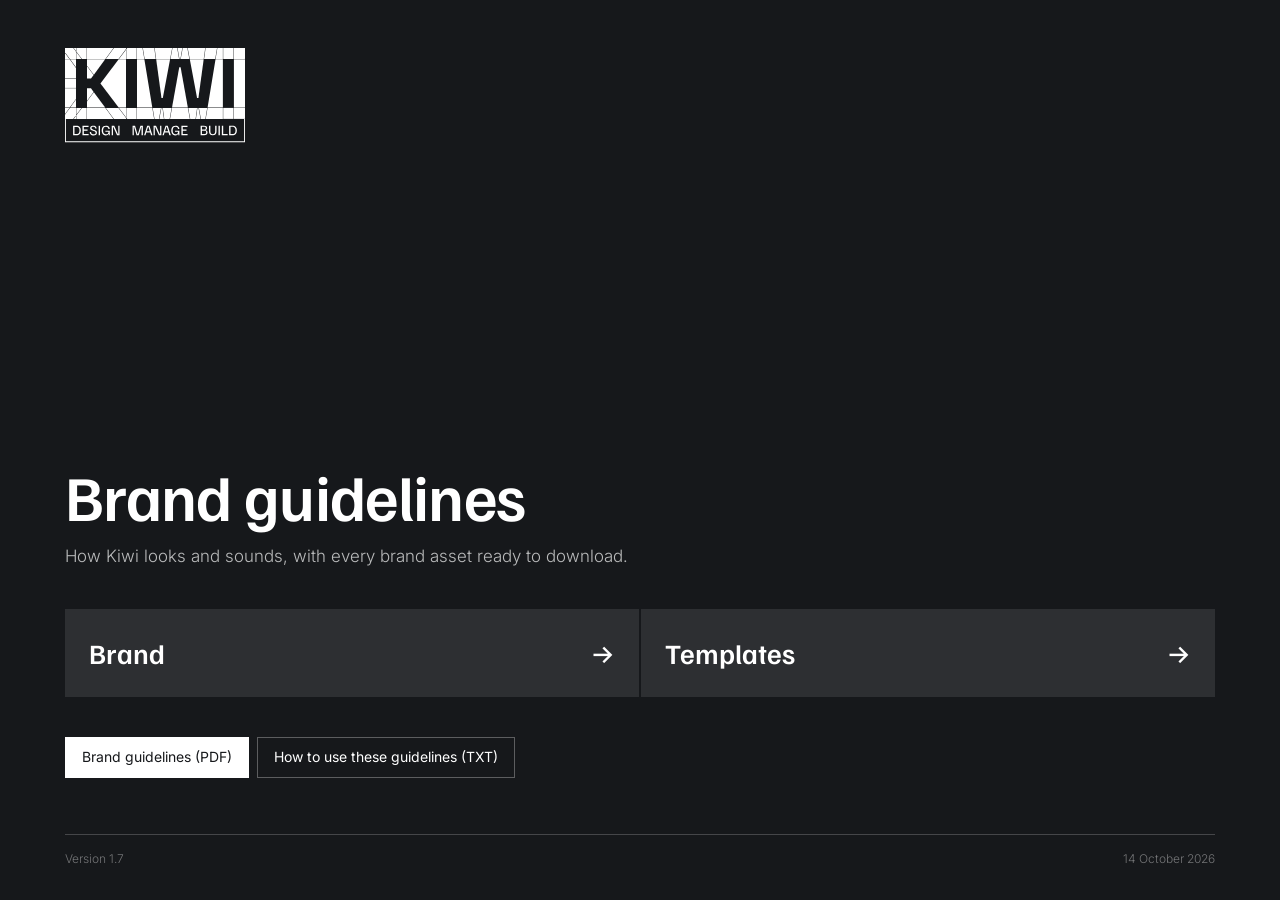
==== index.html @ b8b5be0f "Change website to wearekiwi.co.uk Co-Authored-By: Claude Opus 5.5 <noreply@anthropic.com>" ====
<!DOCTYPE html>
<html lang="en-GB">
<head>
<meta charset="utf-8">
<meta name="viewport" content="width=device-width, initial-scale=1, viewport-fit=cover">
<title>Kiwi Brand Guidelines</title>
<link rel="icon" href="assets/favicon/favicon.svg" type="image/svg+xml">
<link rel="icon" href="assets/favicon/favicon-32.png" sizes="32x32" type="image/png">
<link rel="apple-touch-icon" href="assets/favicon/apple-touch-icon.png">
<link rel="preconnect" href="https://fonts.googleapis.com">
<link rel="preconnect" href="https://fonts.gstatic.com" crossorigin>
<link href="https://fonts.googleapis.com/css2?family=Familjen+Grotesk:wght@400..700&family=Inter:wght@300;400;500;600&display=swap" rel="stylesheet">
<style>
/* Layout: a cover plus two views (Brand, Templates) behind a dark top bar. Quiet sticky index on the left, compact chapters on the right. Square corners throughout; separation from tints of Kiwi black. */
:root{
  --bg:#FFFFFF; --surface:#F3F3F4; --surface-2:#E8E8E8; --ink:#16181B; --ink-2:#454649; --muted:#737476; --rule:#E8E8E8; --line:#D0D1D1;
  --btn-bg:#16181B; --btn-fg:#FFFFFF; --input:#FFFFFF;
  --display:'Familjen Grotesk', Arial, Helvetica, sans-serif;
  --body:'Inter', Arial, Helvetica, sans-serif;
  --mono:ui-monospace, Menlo, Consolas, monospace;
  --gutter:max(16px, 3.5vw);
}
@media (prefers-color-scheme: dark){:root:not([data-theme="light"]){
  --bg:#0F1012; --surface:#1A1C1F; --surface-2:#2D2F32; --ink:#F3F3F4; --ink-2:#D0D1D1; --muted:#A2A3A4; --rule:#2D2F32; --line:#454649;
  --btn-bg:#F3F3F4; --btn-fg:#16181B; --input:#0F1012; color-scheme:dark}}
:root[data-theme="dark"]{
  --bg:#0F1012; --surface:#1A1C1F; --surface-2:#2D2F32; --ink:#F3F3F4; --ink-2:#D0D1D1; --muted:#A2A3A4; --rule:#2D2F32; --line:#454649;
  --btn-bg:#F3F3F4; --btn-fg:#16181B; --input:#0F1012; color-scheme:dark}

*{box-sizing:border-box;border-radius:0}
body{margin:0;background:var(--bg);color:var(--ink);font-family:var(--body);font-weight:300;font-size:15px;line-height:1.6;-webkit-font-smoothing:antialiased}
a{color:inherit;text-underline-offset:3px}
b,strong{font-weight:500}
h1,h2,h3,h4{font-family:var(--display);font-weight:600;margin:0;text-wrap:balance;letter-spacing:-.005em}
p{margin:0}
ul,ol{margin:0;padding:0;list-style:none}
.wrap{max-width:1240px;margin:0 auto;padding-inline:var(--gutter)}
.eyebrow{font-family:var(--body);font-size:11px;font-weight:500;letter-spacing:.12em;text-transform:uppercase;color:var(--muted)}
.sub{font-family:var(--display);font-weight:400;font-size:17px;line-height:1.45;color:var(--ink-2);max-width:62ch}
.small{font-size:13px;color:var(--muted)}
:focus-visible{outline:2px solid var(--ink);outline-offset:2px}

/* Hero band */
.hero{background:#16181B;color:#FFFFFF;padding-block:16px;padding-top:calc(16px + env(safe-area-inset-top,0px))}
.hero .wrap{display:flex;align-items:center;gap:8px 20px;flex-wrap:wrap}
.hero-logo img{display:block;width:84px;height:auto}
.hero-logo{padding-right:20px;border-right:1px solid #454649}
.hero h1{font-size:20px;line-height:1.2;letter-spacing:-.005em;color:#FFFFFF}
.hero-sub{font-size:14px;color:#A2A3A4}
.hero .ver{margin-left:auto;font-size:12px;color:#737476}
@media (max-width:700px){.hero .ver,.hero-sub{display:none}}

/* Layout */
.layout{display:grid;grid-template-columns:184px minmax(0,1fr);gap:56px;align-items:start;padding-block:8px 96px}
.side{position:sticky;top:0;padding-top:40px;display:grid;gap:20px;max-height:100vh;overflow-y:auto;padding-bottom:24px}
.side .grp{display:grid;gap:4px}
.side ol{display:grid}
.side a{display:block;text-decoration:none;font-size:14px;color:var(--ink-2);padding:5px 10px;border-left:2px solid transparent}
.side a:hover{background:var(--surface)}
.side a[aria-current="true"]{border-left-color:var(--ink);color:var(--ink);font-weight:400;background:var(--surface)}
.side .eyebrow{padding-left:12px}
.switch{display:grid;grid-template-columns:1fr 1fr;gap:2px;margin-bottom:4px}
.side .switch a{border-left:0;text-align:center;padding:8px 6px;background:var(--surface);color:var(--ink-2);font-weight:400}
.side .switch a:hover{background:var(--surface-2)}
.side .switch a[aria-current="page"]{background:var(--btn-bg);color:var(--btn-fg);font-weight:500}
main{min-width:0}
@media (max-width:900px){
  .layout{grid-template-columns:minmax(0,1fr);gap:0}
  .side{position:static;max-height:none;overflow-y:visible;padding-top:16px;grid-auto-flow:column;grid-auto-columns:max-content;overflow-x:auto;gap:16px;padding-bottom:4px}
  .side ol{grid-auto-flow:column}
  .side a{white-space:nowrap}
}

/* Mobile bar and menu */
.mbar{display:none}
.mnav[hidden]{display:none!important}
.mnav{position:fixed;left:0;right:0;bottom:0;top:0;z-index:60;background:var(--bg);color:var(--ink);overflow-y:auto;padding-bottom:calc(24px + env(safe-area-inset-bottom,0px))}
.mnav .mbar-in{display:flex;position:sticky;top:0;z-index:1;background:var(--bg);border-bottom:1px solid var(--rule);padding:8px var(--gutter);gap:10px;align-items:center;justify-content:space-between}
.mswitch button{font:inherit;font-size:14px;padding:7px 14px;color:var(--ink-2);background:transparent;border:0;cursor:pointer}
.mswitch button+button{border-left:1px solid var(--line)}
.mswitch button[aria-pressed="true"]{background:var(--btn-bg);color:var(--btn-fg);font-weight:500}
.mswitch{display:flex;border:1px solid var(--line)}
.menu-btn.is-close::before{content:"✕";width:auto;height:auto;border:0;background:none;font-size:12px;line-height:1}
.mnav-body{padding:8px var(--gutter) 0;display:grid;gap:18px}
.mnav-body .grp{display:grid;gap:0}
.mnav-body .eyebrow{padding:14px 0 6px}
.mnav-body ol{display:grid}
.mnav-body a{display:block;text-decoration:none;color:var(--ink);font-family:var(--display);font-size:22px;font-weight:600;padding:9px 0;border-bottom:1px solid var(--rule)}
.mnav-body a[aria-current="true"]{color:var(--muted)}

/* Chapters and sections */
.chapter{padding-top:72px;scroll-margin-top:24px;padding-bottom:4px;display:grid;gap:4px;border-bottom:2px solid var(--ink)}
.chapter h2{font-size:26px;line-height:1.1;display:flex;gap:12px;align-items:baseline}
.chapter h2 span{font-size:14px;color:var(--muted);font-weight:600}
.sec{padding-block:64px 72px;display:grid;gap:28px;scroll-margin-top:16px}
.sec + .sec{border-top:1px solid var(--rule)}
.sec-head{display:grid;gap:6px}
.sec-head h3{font-size:20px;line-height:1.2}
.sec-head p{color:var(--ink-2);max-width:64ch}
h4{font-size:16px;line-height:1.3}
.block{display:grid;gap:12px}
.chapter-gap{height:32px}

/* Tiles */
.tiles{display:grid;grid-template-columns:repeat(3,minmax(0,1fr));gap:2px}
@media (max-width:760px){.tiles{grid-template-columns:minmax(0,1fr)}}
.tile{background:var(--surface);padding:18px 18px 20px;display:grid;gap:6px;align-content:start}
.tile p{color:var(--ink-2);font-size:14px}
.tag{justify-self:start;font-size:11px;font-weight:500;letter-spacing:.06em;text-transform:uppercase;background:var(--surface-2);color:var(--ink-2);padding:3px 8px}
.chips{display:flex;flex-wrap:wrap;gap:6px}
.chips li{font-size:13px;background:var(--surface);padding:5px 10px;color:var(--ink-2)}
.avoid-h::before{content:"✕";color:#E5322D;margin-right:8px;font-weight:700}
.chips.avoid li{background:#FCEBEA;color:#8E1E1A;display:inline-flex;gap:7px;align-items:center}
.chips.avoid li span{text-decoration:line-through;text-decoration-color:#E5322D;text-decoration-thickness:1.5px}
.chips.avoid li::before{content:"✕";color:#E5322D;font-size:11px;font-weight:700}

/* Values */
.values{display:grid;gap:2px}
.values li{display:grid;grid-template-columns:48px minmax(0,1fr);align-items:baseline;background:var(--surface);padding:14px 18px}
.values .n{font-family:var(--display);font-weight:600;font-size:14px;color:var(--muted)}
.values .v{font-family:var(--display);font-weight:600;font-size:22px;line-height:1.15}
.values li:first-child{background:#16181B;color:#FFFFFF}
.values li:first-child .n{color:#A2A3A4}

/* Audience */
.persona{display:grid;grid-template-columns:repeat(3,minmax(0,1fr));gap:2px}
.persona>div{background:var(--surface);padding:16px 18px 18px;display:grid;gap:8px;align-content:start}
.persona ul{display:grid;gap:3px;font-size:14px;color:var(--ink-2)}
.persona li::before{content:"– ";color:var(--muted)}
@media (max-width:760px){.persona{grid-template-columns:minmax(0,1fr)}}
.persona-head{background:#16181B!important;color:#FFFFFF;grid-column:1/-1}
.persona-head p{color:#D0D1D1;font-size:14px}

/* Positioning */
.pos{display:grid;grid-template-columns:minmax(0,1fr) minmax(0,1fr);gap:32px;align-items:start}
@media (max-width:860px){.pos{grid-template-columns:minmax(0,1fr)}}
.matrix{position:relative;aspect-ratio:1;max-width:380px;width:100%;background:var(--surface)}
.matrix::before,.matrix::after{content:"";position:absolute;background:var(--line)}
.matrix::before{left:50%;top:0;bottom:0;width:1px}
.matrix::after{top:50%;left:0;right:0;height:1px}
.ax{position:absolute;font-size:10.5px;font-weight:500;letter-spacing:.1em;text-transform:uppercase;color:var(--muted);white-space:nowrap;background:var(--surface);padding:2px 6px;z-index:1}
.ax.t{top:8px;left:50%;transform:translateX(-50%)}
.ax.b{bottom:8px;left:50%;transform:translateX(-50%)}
.ax.l{left:8px;top:50%;transform:translateY(-50%)}
.ax.r{right:8px;top:50%;transform:translateY(-50%)}
.dot{position:absolute;transform:translate(-50%,-50%);display:grid;justify-items:center;gap:4px;z-index:1}
.dot i{display:block;width:14px;height:14px;background:#16181B}
.dot.aim i{background:var(--surface);box-shadow:inset 0 0 0 2px var(--ink)}
.dot span{font-size:12px;font-weight:500;white-space:nowrap}
.arrow{position:absolute;top:calc(29% - 10px);left:calc(28% + 14px);width:calc(46% - 28px);height:1px;background:var(--ink)}
.arrow::after{content:"";position:absolute;right:-1px;top:-4px;border:4.5px solid transparent;border-left:7px solid var(--ink);border-right:0}
.usp{display:grid;gap:2px;counter-reset:u}
.usp li{counter-increment:u;display:grid;grid-template-columns:36px minmax(0,1fr);background:var(--surface);padding:12px 16px;font-size:14px}
.usp li::before{content:counter(u);font-family:var(--display);font-weight:600;color:var(--muted)}

/* Tone */
.sliders{display:grid;gap:2px}
.slider{background:var(--surface);padding:14px 18px 16px;display:grid;gap:10px}
.track{position:relative;height:6px;background:var(--surface-2)}
.track i{position:absolute;top:50%;width:14px;height:14px;background:var(--ink);transform:translate(-50%,-50%)}
.ends{display:flex;justify-content:space-between;font-size:13px;color:var(--ink-2)}
.ends b{font-weight:500;color:var(--ink)}
.principles{display:grid;grid-template-columns:repeat(3,minmax(0,1fr));gap:2px}
@media (max-width:760px){.principles{grid-template-columns:minmax(0,1fr)}}

/* Voice */
.core{background:#16181B;color:#FFFFFF;padding:22px 22px 24px;display:grid;gap:6px}
.core .eyebrow{color:#A2A3A4}
.core p{font-family:var(--display);font-weight:600;font-size:clamp(28px,4vw,40px);line-height:1.05;letter-spacing:-.02em}
.rules{display:grid;grid-template-columns:repeat(3,minmax(0,1fr));gap:2px}
@media (max-width:860px){.rules{grid-template-columns:repeat(2,minmax(0,1fr))}}
@media (max-width:560px){.rules{grid-template-columns:minmax(0,1fr)}}
.rules>div{background:var(--surface);padding:14px 16px 16px;display:grid;gap:4px;align-content:start}
.rules b{font-weight:500;font-size:14px}
.rules p{font-size:13.5px;color:var(--ink-2)}
.saynot{display:grid;grid-template-columns:minmax(0,1fr) minmax(0,1fr);gap:2px}
.saynot>div{padding:14px 16px;display:grid;gap:4px}
.saynot .say{background:var(--surface)}
.saynot .say p{font-family:var(--display);font-size:17px}
.saynot .not{background:var(--bg);box-shadow:inset 0 0 0 1px var(--rule)}
.saynot .not p{color:var(--muted);text-decoration:line-through;text-decoration-color:#E5322D}
@media (max-width:560px){.saynot{grid-template-columns:minmax(0,1fr)}}
.heads{display:grid;grid-template-columns:repeat(3,minmax(0,1fr));gap:2px}
@media (max-width:860px){.heads{grid-template-columns:minmax(0,1fr)}}
.heads>div{background:var(--surface);padding:16px 18px 18px;display:grid;gap:10px;align-content:start}
.heads ul{display:grid;gap:0}
.heads li{font-family:var(--display);font-weight:600;font-size:20px;line-height:1.2;padding:14px 0 14px 14px;border-top:1px solid var(--line);position:relative}
.heads li:first-child{border-top:0;padding-top:4px}
.heads li::before{content:"";position:absolute;left:0;top:18px;bottom:18px;width:3px;background:var(--ink)}
.heads li:first-child::before{top:8px}

/* Shared controls */
.seg{display:inline-flex;border:1px solid var(--line)}
.seg button{font:inherit;font-size:13px;background:var(--bg);color:var(--ink-2);border:0;padding:7px 12px;cursor:pointer}
.seg button+button{border-left:1px solid var(--line)}
.seg button[aria-pressed="true"]{background:var(--btn-bg);color:var(--btn-fg)}
.faces{display:grid;grid-template-columns:repeat(auto-fit,minmax(280px,1fr));gap:2px}
.face{background:var(--surface);padding:20px;display:grid;gap:12px;min-width:0}
.face .aa{font-size:72px;line-height:.9;letter-spacing:-.03em}
.face.display .aa{font-family:var(--display);font-weight:600}
.face.text .aa{font-family:var(--body);font-weight:300}
.face dl{margin:0;display:grid;grid-template-columns:84px 1fr;row-gap:4px;font-size:13px}
.face dt{color:var(--muted)}
.face dd{margin:0}

/* Logo (simplified) */
.logo-bar{display:flex;flex-wrap:wrap;gap:12px 16px;align-items:center}
.check{display:inline-flex;gap:8px;align-items:center;font-size:13px;color:var(--ink-2);cursor:pointer}
.check input{accent-color:var(--ink);width:15px;height:15px;margin:0}
.lv-grid{display:grid;grid-template-columns:repeat(5,minmax(0,1fr));gap:2px}
@media (max-width:1100px){.lv-grid{grid-template-columns:repeat(2,minmax(0,1fr))}.lv-grid .lv:last-child{grid-column:1/-1}}
@media (max-width:520px){.lv-grid{grid-template-columns:minmax(0,1fr)}}
.lv{background:var(--surface);display:grid;grid-template-rows:auto 1fr}
.lv-art{display:grid;place-items:center;background:#FFFFFF;box-shadow:inset 0 0 0 1px var(--rule);height:150px;padding:20px}
.lv-art img{width:100%;max-width:150px;height:auto}
.lv-body{padding:14px 16px 16px;display:flex;flex-direction:column;gap:6px}
.lv-body p{font-size:13px;color:var(--ink-2)}
.lv-dl{display:flex;gap:6px;margin-top:auto;padding-top:10px;flex-wrap:wrap}
.lv-dl a{font-size:12px;font-weight:500;text-decoration:none;border:1px solid var(--line);background:var(--bg);padding:5px 10px}
.lv-dl a:hover{border-color:var(--ink)}
.lv-dl{align-items:center}
@media (min-width:1101px){.lv-body{padding:14px 12px 16px}.lv-dl{gap:5px}.lv-dl a{padding:5px 8px}}
.lv-note{flex-basis:100%;font-size:12px;color:var(--muted);order:-1}

/* Clear space */
.cs{display:grid;grid-template-columns:minmax(0,1.2fr) minmax(0,1fr);gap:24px;align-items:start}
@media (max-width:860px){.cs{grid-template-columns:minmax(0,1fr)}}
.cs-diagram{background:var(--surface);padding:24px;display:grid;place-items:center;overflow:hidden}
.cs-box{--x:clamp(36px,7vw,60px);position:relative;padding:var(--x);background:repeating-linear-gradient(45deg,transparent 0 6px,rgba(115,116,118,.18) 6px 7px);outline:1px dashed var(--muted);max-width:100%}
.cs-box img{display:block;width:calc(var(--x) * 3.5);height:var(--x);background:#FFFFFF;max-width:100%}
.x{position:absolute;font-family:var(--display);font-weight:600;font-size:13px;color:var(--ink-2)}
.x-t{top:calc(var(--x) / 2);left:50%;transform:translate(-50%,-50%)}
.x-b{bottom:calc(var(--x) / 2);left:50%;transform:translate(-50%,50%)}
.x-l{left:calc(var(--x) / 2);top:50%;transform:translate(-50%,-50%)}
.x-r{right:calc(var(--x) / 2);top:50%;transform:translate(50%,-50%)}
.x-mark{position:absolute;left:calc(var(--x) - 14px);top:var(--x);height:var(--x);width:8px;border:1px solid var(--ink);border-right:0}
.mini{border-collapse:collapse;font-size:13px;width:100%;max-width:420px}
.mini th,.mini td{text-align:left;padding:7px 10px 7px 0;border-bottom:1px solid var(--rule)}
.mini th{font-weight:500;color:var(--muted);font-size:12px}

/* Don'ts */
.dont-grid{display:grid;grid-template-columns:repeat(4,minmax(0,1fr));gap:2px}
@media (max-width:900px){.dont-grid{grid-template-columns:repeat(2,minmax(0,1fr))}}
.dn{margin:0;background:var(--surface);display:grid}
.dn-art{position:relative;height:140px;display:grid;place-items:center;background:#FFFFFF;box-shadow:inset 0 0 0 1px var(--rule);overflow:hidden;padding:16px}
.dn-art img{width:62%;max-width:170px;height:auto}
.dn-art::after{content:"";position:absolute;top:10px;right:10px;width:18px;height:18px;background:
  linear-gradient(45deg,transparent 43%,#E5322D 43%,#E5322D 57%,transparent 57%),linear-gradient(-45deg,transparent 43%,#E5322D 43%,#E5322D 57%,transparent 57%)}
.dn-busy{background:repeating-linear-gradient(120deg,#8A8C8D 0 10px,#454649 10px 18px,#B9BABB 18px 30px)!important}
.dn-retype{display:grid;justify-items:center;gap:4px;width:62%}
.dn-retype img{width:100%}
.dn-retype span{font-family:Georgia,'Times New Roman',serif;font-style:italic;font-size:13px;color:#16181B}
.dn-crowd{grid-template-columns:auto auto;gap:4px;align-content:center;justify-content:center}
.dn-crowd span{font-family:var(--display);font-weight:600;font-size:13px;color:#16181B;max-width:70px;line-height:1.1}
.dn-crowd img{width:110px}
.dn figcaption{padding:10px 14px 12px;font-size:13px;color:var(--ink-2)}

/* Type (simplified) */
.styles{display:grid}
.st{display:grid;grid-template-columns:minmax(0,1fr) 260px;gap:20px;align-items:baseline;padding-block:16px;border-top:1px solid var(--rule)}
.st:last-child{border-bottom:1px solid var(--rule)}
.st-spec{font-size:12px;color:var(--muted);line-height:1.5}
@media (max-width:700px){.st{grid-template-columns:minmax(0,1fr);gap:6px}}
.t-h1{font-family:var(--display);font-weight:600;font-size:clamp(34px,4.5vw,48px);line-height:1.1;letter-spacing:0}
.t-h2{font-family:var(--display);font-weight:600;font-size:clamp(22px,2.6vw,28px);line-height:1.2;letter-spacing:0}
.t-h3{font-family:var(--display);font-weight:600;font-size:22px;line-height:1.25}
.t-h4{font-family:var(--display);font-weight:600;font-size:18px;line-height:1.3}
.t-sub{font-family:var(--display);font-weight:400;font-size:17px;line-height:1.45}
.t-body{font-weight:300;font-size:16px;line-height:1.6;max-width:56ch}
.t-strong{font-weight:600}
.t-label{font-weight:600;font-size:12px;line-height:1.4;letter-spacing:.12em;text-transform:uppercase}
.rules-3{grid-template-columns:repeat(3,minmax(0,1fr))}
@media (max-width:700px){.rules-3{grid-template-columns:minmax(0,1fr)}}

/* Colour */
.swatches{display:grid;grid-template-columns:repeat(auto-fit,minmax(260px,1fr));gap:2px}
button.sw,button.tint{font:inherit;color:inherit;text-align:left;border:0;padding:0;cursor:pointer;background:none}
.sw{background:var(--surface)!important;display:grid}
.sw-chip{height:140px;display:flex;align-items:flex-end;padding:14px 16px;font-family:var(--display);font-weight:600;font-size:18px}
.sw-chip.k{background:#16181B;color:#FFFFFF}
.sw-chip.w{background:#FFFFFF;color:#16181B;box-shadow:inset 0 0 0 1px var(--rule)}
.sw-meta{display:flex;flex-wrap:wrap;gap:4px 16px;padding:12px 16px 14px;font-size:13px;align-items:baseline}
.sw-meta .val{font-family:var(--mono);font-size:13px;color:var(--ink)}
.sw-meta .rgb{font-family:var(--mono);font-size:12px;color:var(--muted)}
.sw-meta .copy{margin-left:auto;font-size:12px;color:var(--muted)}
.sw:hover .copy,.sw:focus-visible .copy{color:var(--ink)}
.tints{display:grid;grid-template-columns:repeat(12,minmax(0,1fr));gap:2px}
.tint{display:grid;gap:4px;font-size:12px;align-content:start}
.tint i{display:block;height:64px}
.tint b{font-weight:500}
.tint .val{font-family:var(--mono);font-size:10px;color:var(--muted);line-height:1.3}
.tint:hover i{outline:2px solid var(--ink);outline-offset:-2px}
@media (max-width:860px){.tints{grid-template-columns:repeat(6,minmax(0,1fr))}}

/* Signature tool */
.tool{display:grid;grid-template-columns:260px minmax(0,1fr);background:var(--surface)}
@media (max-width:1000px){.tool{grid-template-columns:minmax(0,1fr)}}
.tool>*{min-width:0}
.fields{display:grid;gap:12px;align-content:start;padding:18px}
.field{display:grid;gap:4px}
.field label{font-size:12px;font-weight:500;color:var(--ink-2)}
.field label span{font-weight:300;color:var(--muted)}
.field input{font:inherit;font-weight:400;font-size:14px;color:var(--ink);background:var(--input);border:1px solid var(--line);padding:7px 10px;width:100%;min-width:0}
.field input:focus-visible{outline:2px solid var(--ink);outline-offset:-1px}
.stage{display:grid;align-content:start;gap:10px;padding:12px 12px 12px 0}
@media (max-width:1000px){.stage{padding:0 12px 12px}}
.stage-bar{display:flex;flex-wrap:wrap;gap:8px;justify-content:flex-end}
.act{font:inherit;font-size:14px;font-weight:400;padding:8px 16px;border:1px solid var(--btn-bg);background:var(--btn-bg);color:var(--btn-fg);cursor:pointer;text-decoration:none;display:inline-block}
.act.ghost{background:transparent;color:var(--ink);border-color:var(--line)}
.canvas{overflow-x:auto;padding:24px 22px 28px;background:#FFFFFF;color:#16181B}
.canvas .mock{font-family:Arial,Helvetica,sans-serif;font-size:13px;line-height:19px;color:#16181B;margin:0 0 20px}

.how{display:grid;grid-template-columns:240px minmax(0,1fr);gap:2px;background:var(--surface)}
@media (max-width:860px){.how{grid-template-columns:minmax(0,1fr)}}
.how-steps{padding:18px;display:grid;gap:10px;align-content:start;counter-reset:h}
.how-steps li{counter-increment:h;display:grid;grid-template-columns:24px minmax(0,1fr);font-size:14px}
.how-steps li::before{content:counter(h);font-family:var(--display);font-weight:600;color:var(--muted)}
.how-apps{background:var(--bg);margin:2px 2px 2px 0;display:grid;align-content:start}
@media (max-width:860px){.how-apps{margin:0 2px 2px}}
.tabs{display:flex;flex-wrap:wrap;border-bottom:1px solid var(--rule)}
.tabs button{font:inherit;font-size:13px;font-weight:400;white-space:nowrap;background:transparent;color:var(--muted);border:0;border-bottom:2px solid transparent;margin-bottom:-1px;padding:10px 12px;cursor:pointer}
.tabs button[aria-selected="true"]{color:var(--ink);border-bottom-color:var(--ink);font-weight:500}
.tabpanel{padding:10px 16px 14px}
.tabpanel ol{counter-reset:s;max-width:70ch}
.tabpanel li{counter-increment:s;display:grid;grid-template-columns:24px minmax(0,1fr);padding:6px 0;font-size:14px}
.tabpanel li::before{content:counter(s);color:var(--muted)}
.menu{font-weight:500}
kbd{font-family:var(--mono);font-size:.8em;background:var(--surface);border:1px solid var(--line);padding:0 5px}
details.help{background:var(--surface)}
details.help summary{cursor:pointer;padding:12px 18px;font-size:14px;font-weight:500}
.qa{display:grid;grid-template-columns:repeat(2,minmax(0,1fr));gap:2px;padding:0 2px 2px}
@media (max-width:640px){.qa{grid-template-columns:minmax(0,1fr)}}
.qa div{background:var(--bg);padding:12px 16px;display:grid;gap:2px}
.qa b{font-size:14px}
.qa p{font-size:13px;color:var(--ink-2)}

/* Newsletter */
.nl-pages{display:grid;grid-template-columns:repeat(2,minmax(0,1fr));gap:16px;background:var(--surface-2);padding:24px;max-width:760px}
@media (max-width:640px){.nl-pages{grid-template-columns:minmax(0,1fr)}}
.nl-pages figure{margin:0}
.nl-pages img{display:block;width:100%;height:auto;background:#FFFFFF;box-shadow:0 1px 3px rgba(22,24,27,.12)}
.nl-side{display:grid;grid-template-columns:minmax(0,1.2fr) minmax(0,1fr);gap:24px;align-items:start}
@media (max-width:860px){.nl-side{grid-template-columns:minmax(0,1fr)}}

/* Letterhead */
.lh{display:grid;grid-template-columns:minmax(0,1fr) minmax(0,1fr);gap:24px;align-items:start}
@media (max-width:860px){.lh{grid-template-columns:minmax(0,1fr)}}
.paper{margin:0;background:var(--surface-2);padding:24px}
.paper img{display:block;width:100%;height:auto;background:#FFFFFF;box-shadow:0 1px 3px rgba(22,24,27,.12)}
.lh-side{display:grid;gap:16px}
.dl{display:flex;flex-wrap:wrap;gap:8px}
.spec{margin:0;display:grid;grid-template-columns:96px minmax(0,1fr);row-gap:6px;font-size:13px;background:var(--surface);padding:14px 16px}
.spec dt{color:var(--muted)}
.spec dd{margin:0}

.dl-band{background:#16181B;color:#FFFFFF;padding-block:40px}
.dl-band .wrap{display:flex;flex-wrap:wrap;gap:20px 40px;align-items:flex-end;justify-content:space-between}
.dl-copy{display:grid;gap:6px;max-width:56ch}
.dl-copy .eyebrow{color:#A2A3A4}
.dl-copy h3{font-size:22px;line-height:1.2;color:#FFFFFF}
.dl-copy p{color:#B9BABB;font-size:14px}
.dl-btns{display:flex;flex-wrap:wrap;gap:8px}
.act.inv{background:#FFFFFF;color:#16181B;border-color:#FFFFFF}
.act.inv.ghost{background:transparent;color:#FFFFFF;border-color:#5C5D5F}
footer.foot{background:var(--surface);padding-block:18px;font-size:12px;color:var(--muted)}
footer.foot .wrap{display:flex;flex-wrap:wrap;gap:8px 24px;justify-content:space-between}
.toast{position:fixed;left:50%;bottom:calc(env(safe-area-inset-bottom,0px) + 20px);transform:translateX(-50%);background:var(--btn-bg);color:var(--btn-fg);padding:10px 16px;font-size:14px;z-index:20}
#copybuf{position:absolute;left:-10000px;top:0}
/* Mobile overrides (kept last so they win) */
@media (max-width:900px){
  .side{display:none!important}
  .mbar{display:flex;position:sticky;top:0;z-index:15;background:var(--bg);border-bottom:1px solid var(--rule);padding:8px var(--gutter);gap:10px;align-items:center;justify-content:space-between}
  .mswitch{display:flex;border:1px solid var(--line)}
  .mswitch a{text-decoration:none;font-size:14px;padding:7px 14px;color:var(--ink-2)}
  .mswitch a+a{border-left:1px solid var(--line)}
  .mswitch a[aria-current="page"]{background:var(--btn-bg);color:var(--btn-fg);font-weight:500}
  .menu-btn{font:inherit;font-size:14px;font-weight:500;background:transparent;color:var(--ink);border:1px solid var(--line);padding:7px 14px;cursor:pointer;display:inline-flex;align-items:center;gap:8px}
  .menu-btn::before{content:"";width:14px;height:10px;border-top:2px solid currentColor;border-bottom:2px solid currentColor;background:linear-gradient(currentColor,currentColor) center/100% 2px no-repeat}
  .sec,.chapter{scroll-margin-top:64px}
  .sec{padding-block:36px 40px;gap:20px}
  .chapter{padding-top:40px}
  .chapter-gap{height:8px}
  .layout{padding-block:0 64px}
  .values .v{font-size:18px}
  .values li{padding:12px 14px;grid-template-columns:36px minmax(0,1fr)}
  .lv-art{height:120px}
  .heads li{font-size:18px}
  .core p{font-size:28px}
  .tabs{flex-wrap:nowrap;overflow-x:auto;scrollbar-width:none}
  .tabs button{flex:0 0 auto}
}

/* Cover: the landing view, reached from the logo in the top band */
.cover{background:#16181B;color:#FFFFFF;min-height:100vh;min-height:100svh;display:flex}
.cover .wrap{flex:1;display:flex;flex-direction:column;gap:56px;padding-block:calc(48px + env(safe-area-inset-top,0px)) 32px;width:100%}
.cover-logo img{display:block;width:180px;height:auto}
.cover-main{margin-top:auto;display:grid;gap:40px}
.cover-intro{display:grid;gap:14px;max-width:640px}
.cover h1{font-size:64px;line-height:1.05;letter-spacing:-.01em;color:#FFFFFF}
.cover-intro p{font-size:17px;line-height:1.55;color:#B9BABB}
.cover-cards{display:grid;grid-template-columns:repeat(2,minmax(0,1fr));gap:2px}
.cover-cards a{background:#2D2F32;color:#FFFFFF;text-decoration:none;padding:28px 24px;display:flex;justify-content:space-between;align-items:baseline;gap:12px;font-family:var(--display);font-weight:600;font-size:28px;line-height:1.15}
.cover-cards a::after{content:"\2192";font-weight:400}
.cover-cards a:hover{background:#454649}
.cover-dl{display:flex;flex-wrap:wrap;gap:8px}
.cover-foot{display:flex;justify-content:space-between;gap:16px;padding-top:14px;border-top:1px solid #454649;font-size:12px;color:#737476}
.cover :focus-visible{outline-color:#FFFFFF}
.is-home .dl-band,.is-home .foot{display:none}
@media (max-width:760px){
  .cover .wrap{gap:40px;padding-top:calc(32px + env(safe-area-inset-top,0px))}
  .cover-logo img{width:140px}
  .cover h1{font-size:44px}
  .cover-intro p{font-size:16px}
  .cover-cards{grid-template-columns:minmax(0,1fr)}
  .cover-cards a{padding:22px 20px;font-size:24px}
}
</style>

</head>
<body>
<div class="page">
<!-- ======================= COVER ======================= -->
<div data-view="home" id="view-home">
  <section class="cover" id="home"><div class="wrap">
    <div class="cover-logo"><img src="assets/logo/kiwi-strap-beneath-white.svg" alt="KIWI. Design, Manage, Build" width="200" height="106"></div>
    <div class="cover-main">
      <div class="cover-intro">
        <h1>Brand guidelines</h1>
        <p>How Kiwi looks and sounds, with every brand asset ready to download.</p>
      </div>
      <nav class="cover-cards" aria-label="Guidelines">
        <a href="#brand">Brand</a>
        <a href="#templates">Templates</a>
      </nav>
      <div class="cover-dl">
        <a class="act inv" href="assets/guidelines/kiwi-brand-guidelines.pdf" data-file="Kiwi brand guidelines.pdf" data-dl>Brand guidelines (PDF)</a>
        <a class="act inv ghost" href="assets/guidelines/how-to-use-the-kiwi-brand-guidelines.txt" data-file="How to use the Kiwi brand guidelines.txt" data-dl>How to use these guidelines (TXT)</a>
      </div>
    </div>
    <div class="cover-foot"><span>Version 1.7</span><span>14 October 2026</span></div>
  </div></section>
</div>

<!-- ======================= BRAND ======================= -->
<div data-view="brand" id="view-brand">
  <section class="hero" id="brand"><div class="wrap">
    <a href="#home" class="hero-logo" aria-label="Kiwi brand guidelines cover"><img src="assets/logo/kiwi-strap-right-white.svg" alt="KIWI. Design, Manage, Build" width="84" height="24"></a>
    <h1>Brand</h1>
    <p class="hero-sub">What Kiwi stands for, how it sounds and how it looks.</p>
    <span class="ver">Version 1.7 · 14 October 2026</span>
  </div></section>
  <div class="mbar"><div class="mswitch" role="group" aria-label="Guidelines"><a href="#brand" data-view-link="brand">Brand</a><a href="#templates" data-view-link="templates">Templates</a></div><button type="button" class="menu-btn" aria-expanded="false" aria-controls="mnav">Menu</button></div>


  <div class="wrap layout">
    <nav class="side" aria-label="Brand sections">
      <div class="switch" role="group" aria-label="Guidelines"><a href="#brand" data-view-link="brand">Brand</a><a href="#templates" data-view-link="templates">Templates</a></div>
      <div class="grp"><span class="eyebrow">Strategy</span><ol>
        <li><a href="#values">Values</a></li>
        <li><a href="#audience">Audience</a></li>
        <li><a href="#positioning">Positioning</a></li>
      </ol></div>
      <div class="grp"><span class="eyebrow">Voice</span><ol>
        <li><a href="#tone">Tone of voice</a></li>
        <li><a href="#messages">Key messages</a></li>
        <li><a href="#writing">Writing style</a></li>
        <li><a href="#headlines">Example headlines</a></li>
      </ol></div>
      <div class="grp"><span class="eyebrow">Identity</span><ol>
        <li><a href="#logo">Logo</a></li>
        <li><a href="#clearspace">Clear space and size</a></li>
        <li><a href="#misuse">Logo don’ts</a></li>
        <li><a href="#colour">Colour</a></li>
        <li><a href="#type">Typography</a></li>
      </ol></div>
    </nav>

    <main>
      <div class="chapter" id="strategy"><h2><span>01</span>Strategy</h2></div>

      <section class="sec" id="values">
        <div class="sec-head"><h3>Values</h3><p>Five core values, in order of importance.</p></div>
        <ol class="values">
          <li><span class="n">1</span><span class="v">We make it happen</span></li>
          <li><span class="n">2</span><span class="v">Quality</span></li>
          <li><span class="n">3</span><span class="v">Compliant</span></li>
          <li><span class="n">4</span><span class="v">Teamwork</span></li>
          <li><span class="n">5</span><span class="v">Problem solving</span></li>
        </ol>
        <div class="block"><h4>Key words</h4>
          <ul class="chips"><li>Client-focused</li><li>Family-focused</li><li>Part of the Kiwi family</li><li>Approachable</li><li>Trustworthy and reliable</li></ul></div>
      </section>

      <section class="sec" id="audience">
        <div class="sec-head"><h3>Audience</h3><p>Who Kiwi builds for, and who makes the decision.</p></div>
        <div class="block"><h4>Sectors</h4>
          <div class="tiles">
            <div class="tile"><span class="tag">Group 1</span><h4>Retail</h4><p>Footwear and sports fashion. Capable of any store type.</p></div>
            <div class="tile"><span class="tag">Group 2</span><h4>Gyms and leisure</h4></div>
            <div class="tile"><span class="tag">Group 3</span><h4>Entertainment facilities</h4></div>
          </div>
        </div>
        <div class="block"><h4>Decision makers</h4>
          <div class="persona">
            <div class="persona-head"><span class="eyebrow" style="color:#A2A3A4">Primary audience</span><h4 style="font-size:20px">Cost consultants and project managers</h4><p>Interior fit-out. Based in London and Manchester.</p></div>
            <div><h4>Challenges</h4><ul><li>Costs</li><li>Consistency</li><li>Ensuring high standards</li><li>Compliance</li><li>Speed and turnaround</li><li>Contractors not finishing on time</li></ul></div>
            <div><h4>Goals and motivations</h4><ul><li>Making themselves look good</li><li>Ease of communication</li><li>Keeping strong relationships</li></ul></div>
            <div><h4>Objections</h4><ul><li>Bad reputations</li><li>Missing deadlines</li></ul><h4 style="margin-top:8px">How they find suppliers</h4><ul><li>Word of mouth and trust</li><li>LinkedIn</li></ul></div>
          </div>
        </div>
      </section>

      <section class="sec" id="positioning">
        <div class="sec-head"><h3>Positioning</h3><p>Premium, and moving from traditional to innovative. Kiwi already innovates in the work itself, adapting a client’s design to what can actually be built.</p></div>
        <div class="pos">
          <div>
            <div class="matrix" role="img" aria-label="Positioning matrix. Kiwi now sits in premium and traditional. The ambition is premium and innovative.">
              <span class="ax t">Premium</span><span class="ax b">Affordable</span><span class="ax l">Traditional</span><span class="ax r">Innovative</span>
              <div class="dot now" style="left:28%;top:29%"><i></i><span>Now</span></div>
              <div class="arrow"></div>
              <div class="dot aim" style="left:74%;top:29%"><i></i><span>Ambition</span></div>
            </div>
          </div>
          <div class="block"><h4>Top five strengths</h4>
            <ol class="usp">
              <li>Specialist team: our people</li>
              <li>40 years of experience</li>
              <li>Trusted specialist subcontractors</li>
              <li>In-house manufacturing</li>
              <li>In-house design</li>
            </ol>
          </div>
        </div>
      </section>

      <div class="chapter-gap"></div>
      <div class="chapter" id="voice"><h2><span>02</span>Voice</h2></div>

      <section class="sec" id="tone">
        <div class="sec-head"><h3>Tone of voice</h3><p>Serious about the work, not about ourselves. Great, reliable people to work with.</p></div>
        <div class="sliders">
          <div class="slider"><div class="track"><i style="left:76%"></i></div><div class="ends"><span>Economy</span><b>Premium</b></div></div>
          <div class="slider"><div class="track"><i style="left:50%"></i></div><div class="ends"><span>Playful</span><span>Professional</span></div></div>
          <div class="slider"><div class="track"><i style="left:50%"></i></div><div class="ends"><span>Casual</span><span>Formal</span></div></div>
          <div class="slider"><div class="track"><i style="left:82%"></i></div><div class="ends"><span>Subtle</span><b>Bold</b></div></div>
        </div>
        <div class="principles">
          <div class="tile"><h4>Big and bold</h4><p>Confident, simple statements. Just Kiwi.</p></div>
          <div class="tile"><h4>Say less, show more</h4><p>Let imagery and finished projects do the talking. Cut unnecessary words.</p></div>
          <div class="tile"><h4>Balanced</h4><p>Halfway between playful and professional, casual and formal.</p></div>
        </div>
      </section>

      <section class="sec" id="messages">
        <div class="sec-head"><h3>Key messages</h3><p>What we want people to remember about Kiwi. Start from these on the website, in proposals and on social.</p></div>
        <div class="core"><span class="eyebrow">Core message</span><p>We make it happen.</p></div>
        <div class="tiles">
          <div class="tile"><h4>One team, start to finish</h4><p>We design, manufacture and build in-house. You deal with one team from the first drawing to handover.</p></div>
          <div class="tile"><h4>40 years of fit-out</h4><p>We’ve been designing and building interiors for 40 years. We know what can be built, and how to build it well.</p></div>
          <div class="tile"><h4>Our own specialists</h4><p>A specialist team of our own, backed by subcontractors we trust.</p></div>
          <div class="tile"><h4>Your design, made buildable</h4><p>We adapt your design to what can actually be built, without losing what makes it work.</p></div>
          <div class="tile"><h4>Quality you don’t chase</h4><p>Quality and compliance are part of how we work, not a check at the end.</p></div>
          <div class="tile"><h4>Easy to work with</h4><p>Straight answers, clear updates and a finish you can put your name to.</p></div>
        </div>
      </section>

      <section class="sec" id="writing">
        <div class="sec-head"><h3>Writing style</h3><p>A few simple rules so everyone at Kiwi writes the same way.</p></div>
        <div class="rules">
          <div><b>UK English</b><p>colour, programme, organise</p></div>
          <div><b>Write “Kiwi” in sentences</b><p>Not KIWI or Kiwi Design. KIWI is for the logo only. Kiwi Design is for legal text only.</p></div>
          <div><b>Short sentences</b><p>One idea per sentence. Cut any word that doesn’t add something.</p></div>
          <div><b>“We” and “you”</b><p>We’ll manage the programme. Not: Kiwi will manage the client’s programme.</p></div>
          <div><b>Active voice</b><p>We fitted out the store. Not: The store was fitted out by our team.</p></div>
          <div><b>Sentence case headings</b><p>Our work. Not: Our Work.</p></div>
          <div><b>Numbers</b><p>Use numerals: 3 sites, 40 years. Spell out a number only at the start of a sentence.</p></div>
          <div><b>Dates and times</b><p>12 October 2026. 9am, 5.30pm.</p></div>
          <div><b>Phone numbers</b><p>01202 501745</p></div>
          <div><b>Fit-out</b><p>Fit-out as a noun, fit out as a verb. We fit out stores. The fit-out took a month.</p></div>
          <div><b>Punctuation</b><p>No exclamation marks. Write “and”, not “&amp;”, in sentences.</p></div>
          <div><b>Plain words</b><p>Say what you mean. Avoid the words below.</p></div>
        </div>
        <div class="block"><h4 class="avoid-h">Words to avoid</h4>
          <ul class="chips avoid"><li><span>Solutions</span></li><li><span>Turnkey</span></li><li><span>World-class</span></li><li><span>Best-in-class</span></li><li><span>Cutting-edge</span></li><li><span>Seamless</span></li><li><span>Synergy</span></li><li><span>Leverage</span></li><li><span>Passionate about</span></li></ul></div>
        <div class="block"><h4>Say this, not that</h4>
          <div class="saynot">
            <div class="say"><span class="eyebrow">Say</span><p>We make it happen.</p></div><div class="not"><span class="eyebrow">Not</span><p>We pride ourselves on delivering exceptional outcomes for our valued clients.</p></div>
            <div class="say"><span class="eyebrow">Say</span><p>One team from first drawing to handover.</p></div><div class="not"><span class="eyebrow">Not</span><p>An end-to-end turnkey fit-out solution.</p></div>
            <div class="say"><span class="eyebrow">Say</span><p>Talk to one of our directors.</p></div><div class="not"><span class="eyebrow">Not</span><p>Please do not hesitate to contact a member of our team.</p></div>
          </div>
        </div>
      </section>

      <section class="sec" id="headlines">
        <div class="sec-head"><h3>Example headlines</h3><p>To show the tone in action. Adapt them to the job rather than copying them word for word.</p></div>
        <div class="heads">
          <div><span class="eyebrow">Website</span><ul><li>We make it happen.</li><li>Designed, made and built by one team.</li><li>Fit-out for retail, leisure and entertainment.</li></ul></div>
          <div><span class="eyebrow">Sections and proposals</span><ul><li>Your design, made buildable.</li><li>40 years in the making.</li><li>Our people are the difference.</li></ul></div>
          <div><span class="eyebrow">LinkedIn and project news</span><ul><li>Doors open. Another one done.</li><li>From first drawing to opening day.</li><li>Built in-house, start to finish.</li></ul></div>
        </div>
      </section>

      <div class="chapter-gap"></div>
      <div class="chapter" id="identity"><h2><span>03</span>Identity</h2></div>

      <section class="sec" id="logo">
        <div class="sec-head"><h3>Logo</h3><p>Three versions of the wordmark, plus a square profile image and a favicon. Use black on light backgrounds and white on dark. Each download includes both colours.</p></div>
        <div class="logo-bar">
          <label class="check"><input type="checkbox" id="cs-toggle"> Include clear space</label>
          <a class="act" href="assets/logo/kiwi-logo-suite.zip" download="Kiwi logo suite.zip" data-dl style="margin-left:auto">Download all (.zip)</a>
        </div>
        <div class="lv-grid">
          <article class="lv"><div class="lv-art"><img src="assets/logo/kiwi-strap-right-black.svg" alt="KIWI logo with strapline on the right" width="280" height="80"></div>
            <div class="lv-body"><h4>Strap right</h4><p>The everyday version.</p><div class="lv-dl" data-logo="kiwi-strap-right" data-name="Strap right"></div></div></article>
          <article class="lv"><div class="lv-art"><img src="assets/logo/kiwi-strap-beneath-black.svg" alt="KIWI logo with strapline beneath" width="200" height="106"></div>
            <div class="lv-body"><h4>Strap beneath</h4><p>For square or tall spaces.</p><div class="lv-dl" data-logo="kiwi-strap-beneath" data-name="Strap beneath"></div></div></article>
          <article class="lv"><div class="lv-art"><img src="assets/logo/kiwi-primary-black.svg" alt="KIWI primary wordmark" width="200" height="80"></div>
            <div class="lv-body"><h4>Primary</h4><p>For small sizes, without the strapline.</p><div class="lv-dl" data-logo="kiwi-primary" data-name="Primary"></div></div></article>
          <article class="lv"><div class="lv-art"><img src="assets/logo/kiwi-profile-dark.svg" alt="Kiwi profile image" width="120" height="120" style="max-width:84px"></div>
            <div class="lv-body"><h4>Profile</h4><p>For social media profiles.</p><div class="lv-dl" data-logo="kiwi-profile" data-name="Profile" data-profile></div></div></article>
          <article class="lv"><div class="lv-art"><img src="assets/logo/kiwi-favicon-black.svg" alt="Kiwi favicon" width="100" height="100" style="max-width:84px"></div>
            <div class="lv-body"><h4>Favicon</h4><p>For browser tabs and app icons.</p><div class="lv-dl" data-logo="kiwi-favicon" data-name="Favicon" data-nocs></div></div></article>
        </div>
      </section>

      <section class="sec" id="clearspace">
        <div class="sec-head"><h3>Clear space and size</h3><p>Leave space equal to <b>x</b>, the height of the KIWI wordmark, on every side.</p></div>
        <div class="cs">
          <div class="cs-diagram" role="img" aria-label="Clear space diagram. The space around the logo on every side equals the height of the KIWI wordmark, marked x.">
            <div class="cs-box">
              <span class="x x-t">x</span><span class="x x-b">x</span><span class="x x-l">x</span><span class="x x-r">x</span>
              <img src="assets/logo/kiwi-strap-right-black.svg" alt="" width="280" height="80">
              <span class="x-mark"></span>
            </div>
          </div>
          <div class="block">
            <h4>Minimum size</h4>
            <table class="mini"><thead><tr><th>Version</th><th>Screen</th><th>Print</th></tr></thead>
              <tbody><tr><td>Strap right</td><td>140px wide</td><td>35mm wide</td></tr>
              <tr><td>Strap beneath</td><td>120px wide</td><td>30mm wide</td></tr>
              <tr><td>Primary</td><td>60px wide</td><td>15mm wide</td></tr></tbody></table>
            <p class="small">Smaller than this, use the Primary version.</p>
          </div>
        </div>
      </section>

      <section class="sec" id="misuse">
        <div class="sec-head"><h3>Logo don’ts</h3><p>Always use the supplied files as they are.</p></div>
        <div class="dont-grid">
          <figure class="dn"><div class="dn-art"><img src="assets/logo/kiwi-strap-right-black.svg" alt="" style="transform:scaleX(1.45)"></div><figcaption>Don’t stretch or squash it</figcaption></figure>
          <figure class="dn"><div class="dn-art"><img src="assets/logo/kiwi-strap-right-black.svg" alt="" style="transform:rotate(-14deg)"></div><figcaption>Don’t rotate it</figcaption></figure>
          <figure class="dn"><div class="dn-art"><img src="assets/logo/kiwi-strap-right-black.svg" alt="" style="filter:invert(36%) sepia(92%) saturate(2400%) hue-rotate(345deg) brightness(95%)"></div><figcaption>Don’t change the colour</figcaption></figure>
          <figure class="dn"><div class="dn-art"><img src="assets/logo/kiwi-strap-right-black.svg" alt="" style="filter:drop-shadow(5px 6px 4px rgba(0,0,0,.45))"></div><figcaption>Don’t add shadows or effects</figcaption></figure>
          <figure class="dn"><div class="dn-art dn-busy"><img src="assets/logo/kiwi-strap-right-black.svg" alt=""></div><figcaption>Don’t place it on busy backgrounds</figcaption></figure>
          <figure class="dn"><div class="dn-art" style="background:#2D2F32"><img src="assets/logo/kiwi-strap-right-black.svg" alt=""></div><figcaption>Don’t use black on dark backgrounds</figcaption></figure>
          <figure class="dn"><div class="dn-art"><div class="dn-retype"><img src="assets/logo/kiwi-primary-black.svg" alt=""><span>Design · Manage · Build</span></div></div><figcaption>Don’t retype the strapline</figcaption></figure>
          <figure class="dn"><div class="dn-art dn-crowd"><span>Lorem ipsum dolor sit</span><img src="assets/logo/kiwi-strap-right-black.svg" alt=""></div><figcaption>Don’t crowd it</figcaption></figure>
        </div>
      </section>

      <section class="sec" id="colour">
        <div class="sec-head"><h3>Colour</h3><p>A mono palette. Kiwi black does the heavy lifting, with white for space and contrast. Click any colour to copy its value.</p></div>
        <div class="seg" role="group" aria-label="Colour values" style="justify-self:start">
          <button type="button" id="cv-hex" aria-pressed="true">HEX</button>
          <button type="button" id="cv-cmyk" aria-pressed="false">CMYK</button>
        </div>
        <div class="swatches">
          <button type="button" class="sw" data-hex="#16181B" data-cmyk="C19 M11 Y0 K89"><span class="sw-chip k">Kiwi black</span><span class="sw-meta"><span class="val"></span><span class="rgb">RGB 22 24 27</span><span class="copy">Click to copy</span></span></button>
          <button type="button" class="sw" data-hex="#FFFFFF" data-cmyk="C0 M0 Y0 K0"><span class="sw-chip w">White</span><span class="sw-meta"><span class="val"></span><span class="rgb">RGB 255 255 255</span><span class="copy">Click to copy</span></span></button>
        </div>
        <div class="block"><h4>Tints</h4>
          <p class="small">Shades of Kiwi black. 100 to 60 work for text on white. 50 and lighter are for backgrounds, dividers and lines.</p>
          <div class="tints">
            <button type="button" class="tint" data-hex="#16181B" data-cmyk="C19 M11 Y0 K89"><i style="background:#16181B"></i><b>100</b><span class="val"></span></button>
            <button type="button" class="tint" data-hex="#2D2F32" data-cmyk="C10 M6 Y0 K80"><i style="background:#2D2F32"></i><b>90</b><span class="val"></span></button>
            <button type="button" class="tint" data-hex="#454649" data-cmyk="C5 M4 Y0 K71"><i style="background:#454649"></i><b>80</b><span class="val"></span></button>
            <button type="button" class="tint" data-hex="#5C5D5F" data-cmyk="C3 M2 Y0 K63"><i style="background:#5C5D5F"></i><b>70</b><span class="val"></span></button>
            <button type="button" class="tint" data-hex="#737476" data-cmyk="C3 M2 Y0 K54"><i style="background:#737476"></i><b>60</b><span class="val"></span></button>
            <button type="button" class="tint" data-hex="#8A8C8D" data-cmyk="C2 M1 Y0 K45"><i style="background:#8A8C8D"></i><b>50</b><span class="val"></span></button>
            <button type="button" class="tint" data-hex="#A2A3A4" data-cmyk="C1 M1 Y0 K36"><i style="background:#A2A3A4"></i><b>40</b><span class="val"></span></button>
            <button type="button" class="tint" data-hex="#B9BABB" data-cmyk="C1 M1 Y0 K27"><i style="background:#B9BABB"></i><b>30</b><span class="val"></span></button>
            <button type="button" class="tint" data-hex="#D0D1D1" data-cmyk="C0 M0 Y0 K18"><i style="background:#D0D1D1"></i><b>20</b><span class="val"></span></button>
            <button type="button" class="tint" data-hex="#E8E8E8" data-cmyk="C0 M0 Y0 K9"><i style="background:#E8E8E8"></i><b>10</b><span class="val"></span></button>
            <button type="button" class="tint" data-hex="#F3F3F4" data-cmyk="C0 M0 Y0 K4"><i style="background:#F3F3F4;box-shadow:inset 0 0 0 1px var(--rule)"></i><b>5</b><span class="val"></span></button>
            <button type="button" class="tint" data-hex="#FAFAFA" data-cmyk="C0 M0 Y0 K2"><i style="background:#FAFAFA;box-shadow:inset 0 0 0 1px var(--rule)"></i><b>2</b><span class="val"></span></button>
          </div>
        </div>
        <p class="small">CMYK values are converted from HEX. Ask your printer for a proof before a full print run.</p>
      </section>

      <section class="sec" id="type">
        <div class="sec-head"><h3>Typography</h3><p>Two typefaces, two weights each. Familjen Grotesk for headings. Inter for everything people read.</p></div>
        <div class="faces">
          <div class="face display"><span class="aa">Aa</span><h4>Familjen Grotesk</h4>
            <dl><dt>Use for</dt><dd>Headings and subheads</dd><dt>Weights</dt><dd>SemiBold, Regular</dd><dt>Get it</dt><dd><a href="https://fonts.google.com/specimen/Familjen+Grotesk">Google Fonts</a></dd></dl></div>
          <div class="face text"><span class="aa">Aa</span><h4>Inter</h4>
            <dl><dt>Use for</dt><dd>Body text, emphasis and labels</dd><dt>Weights</dt><dd>Light, SemiBold</dd><dt>Get it</dt><dd><a href="https://fonts.google.com/specimen/Inter">Google Fonts</a></dd></dl></div>
        </div>
        <div class="block"><h4>Text styles</h4>
          <div class="styles">
            <div class="st"><div class="t-h1">Heading 1</div><div class="st-spec">Familjen Grotesk SemiBold<br>48px · 32pt · line height 1.1 · tracking 0</div></div>
            <div class="st"><div class="t-h2">Heading 2</div><div class="st-spec">Familjen Grotesk SemiBold<br>28px · 20pt · line height 1.2 · tracking 0</div></div>
            <div class="st"><div class="t-h3">Heading 3</div><div class="st-spec">Familjen Grotesk SemiBold<br>22px · 16pt · line height 1.25 · tracking 0</div></div>
            <div class="st"><div class="t-h4">Heading 4</div><div class="st-spec">Familjen Grotesk SemiBold<br>18px · 13pt · line height 1.3 · tracking 0</div></div>
            <div class="st"><div class="t-sub">Subhead</div><div class="st-spec">Familjen Grotesk Regular<br>17px · 12pt · line height 1.45 · tracking 0</div></div>
            <div class="st"><div class="t-body">Body text. Lorem ipsum dolor sit amet, consectetur adipiscing elit, sed do eiusmod tempor.</div><div class="st-spec">Inter Light<br>16px · 10pt · line height 1.6 · tracking 0</div></div>
            <div class="st"><div class="t-body t-strong">Body emphasis</div><div class="st-spec">Inter SemiBold<br>16px · 10pt · line height 1.6 · tracking 0</div></div>
            <div class="st"><div class="t-label">Label</div><div class="st-spec">Inter SemiBold, capitals<br>12px · 7.5pt · line height 1.4 · tracking +12%</div></div>
          </div>
          <p class="small">Sizes are shown for screen, then print. On mobile, reduce headings by about a quarter.</p>
        </div>
        <div class="rules rules-3">
          <div><b>Left-aligned</b><p>Never justify or centre long text.</p></div>
          <div><b>Sentence case</b><p>For every heading and subhead.</p></div>
          <div><b>Fallback</b><p>Where the brand fonts aren’t available, such as email, use Arial.</p></div>
        </div>
      </section>
    </main>
  </div>
</div>

<!-- ======================= TEMPLATES ======================= -->
<div data-view="templates" id="view-templates" hidden>
  <section class="hero" id="templates"><div class="wrap">
    <a href="#home" class="hero-logo" aria-label="Kiwi brand guidelines cover"><img src="assets/logo/kiwi-strap-right-white.svg" alt="KIWI. Design, Manage, Build" width="84" height="24"></a>
    <h1>Templates</h1>
    <p class="hero-sub">Ready-to-use files for everyday work.</p>
    <span class="ver">Version 1.7 · 14 October 2026</span>
  </div></section>
  <div class="mbar"><div class="mswitch" role="group" aria-label="Guidelines"><a href="#brand" data-view-link="brand">Brand</a><a href="#templates" data-view-link="templates">Templates</a></div><button type="button" class="menu-btn" aria-expanded="false" aria-controls="mnav">Menu</button></div>


  <div class="wrap layout">
    <nav class="side" aria-label="Template sections">
      <div class="switch" role="group" aria-label="Guidelines"><a href="#brand" data-view-link="brand">Brand</a><a href="#templates" data-view-link="templates">Templates</a></div>
      <div class="grp"><span class="eyebrow">Templates</span><ol>
        <li><a href="#signature">Email signature</a></li>
        <li><a href="#letterhead">Letterhead</a></li>
        <li><a href="#newsletter">Newsletter</a></li>
      </ol></div>
    </nav>

    <main>
      <div class="chapter" id="signature"><h2><span>01</span>Email signature</h2></div>
      <section class="sec" style="border-top:0">
        <div class="sec-head"><p>Fill in your details, copy the signature and paste it into your email app.</p></div>

        <div class="tool" id="tool">
          <form class="fields" id="details" autocomplete="off">
            <div class="field"><label for="name">Name</label><input type="text" id="name" value="Richard Levett"></div>
            <div class="field"><label for="letters">Letters after your name <span>(optional)</span></label><input type="text" id="letters" value="TMIET FCMI"></div>
            <div class="field"><label for="title">Job title</label><input type="text" id="title" value="Managing Director"></div>
            <div class="field"><label for="email">Email</label><input type="text" id="email" value="richard.levett@kiwidesign.co.uk"></div>
            <div class="field"><label for="phone">Office phone</label><input type="text" id="phone" value="01202 501745"></div>
            <div class="field"><label for="mobile">Mobile <span>(optional)</span></label><input type="text" id="mobile" value=""></div>
          </form>
          <div class="stage">
            <div class="stage-bar">
              <button type="button" class="act" id="copy-sig">Copy signature</button>
              <button type="button" class="act ghost" id="copy-html">Copy HTML</button>
            </div>
            <div class="canvas"><p class="mock">Hi Sam,<br><br>Drawings attached for review.<br><br>Thanks,</p><div class="sig" id="sig"></div></div>
          </div>
        </div>

        <div class="how">
          <ol class="how-steps">
            <li><span>Fill in your details.</span></li>
            <li><span>Click <b>Copy signature</b>.</span></li>
            <li><span>Paste it into your email app. Steps for each app are on the right.</span></li>
            <li><span>Send yourself a test email.</span></li>
          </ol>
          <div class="how-apps">
            <div class="tabs" role="tablist" aria-label="Email app">
              <button type="button" role="tab" id="t-new" aria-controls="p-new" aria-selected="true">New Outlook</button>
              <button type="button" role="tab" id="t-classic" aria-controls="p-classic" aria-selected="false" tabindex="-1">Classic Outlook</button>
              <button type="button" role="tab" id="t-mac" aria-controls="p-mac" aria-selected="false" tabindex="-1">Outlook for Mac</button>
              <button type="button" role="tab" id="t-web" aria-controls="p-web" aria-selected="false" tabindex="-1">Outlook on the web</button>
              <button type="button" role="tab" id="t-gmail" aria-controls="p-gmail" aria-selected="false" tabindex="-1">Gmail</button>
              <button type="button" role="tab" id="t-apple" aria-controls="p-apple" aria-selected="false" tabindex="-1">Apple Mail (Mac)</button>
              <button type="button" role="tab" id="t-ios" aria-controls="p-ios" aria-selected="false" tabindex="-1">iPhone and iPad</button>
            </div>
            <div class="tabpanel" role="tabpanel" id="p-new" aria-labelledby="t-new"><ol>
              <li><span>Go to <span class="menu">Settings › Accounts › Signatures</span>.</span></li>
              <li><span>Select <span class="menu">New signature</span>, name it <b>Kiwi</b> and paste with <kbd>Ctrl</kbd> + <kbd>V</kbd>. Select <span class="menu">Save</span>.</span></li>
              <li><span>Under <span class="menu">Select default signatures</span>, choose <b>Kiwi</b> for new messages and replies. Select <span class="menu">Save</span>.</span></li>
            </ol></div>
            <div class="tabpanel" role="tabpanel" id="p-classic" aria-labelledby="t-classic" hidden><ol>
              <li><span>Start a new email and go to <span class="menu">Message › Signature › Signatures</span>.</span></li>
              <li><span>Select <span class="menu">New</span>, name it <b>Kiwi</b>, then paste into <span class="menu">Edit signature</span> with <kbd>Ctrl</kbd> + <kbd>V</kbd>.</span></li>
              <li><span>Set <span class="menu">New messages</span> and <span class="menu">Replies/forwards</span> to <b>Kiwi</b>. Select <span class="menu">OK</span>.</span></li>
            </ol></div>
            <div class="tabpanel" role="tabpanel" id="p-mac" aria-labelledby="t-mac" hidden><ol>
              <li><span>Go to <span class="menu">Outlook › Settings › Signatures</span>.</span></li>
              <li><span>Select <span class="menu">+</span>, name it <b>Kiwi</b>, paste with <kbd>Cmd</kbd> + <kbd>V</kbd> and save.</span></li>
              <li><span>Under <span class="menu">Choose default signature</span>, set new messages and replies to <b>Kiwi</b>.</span></li>
            </ol></div>
            <div class="tabpanel" role="tabpanel" id="p-web" aria-labelledby="t-web" hidden><ol>
              <li><span>Go to <span class="menu">Settings › Account › Signatures</span>.</span></li>
              <li><span>Select <span class="menu">New signature</span>, name it <b>Kiwi</b> and paste.</span></li>
              <li><span>Choose <b>Kiwi</b> for new messages and replies. Select <span class="menu">Save</span>.</span></li>
            </ol></div>
            <div class="tabpanel" role="tabpanel" id="p-gmail" aria-labelledby="t-gmail" hidden><ol>
              <li><span>Go to <span class="menu">Settings › See all settings › General › Signature</span>.</span></li>
              <li><span>Select <span class="menu">Create new</span>, name it <b>Kiwi</b> and paste.</span></li>
              <li><span>Set <span class="menu">Signature defaults</span> to <b>Kiwi</b>, then <span class="menu">Save Changes</span> at the bottom.</span></li>
            </ol></div>
            <div class="tabpanel" role="tabpanel" id="p-apple" aria-labelledby="t-apple" hidden><ol>
              <li><span>In Mail, go to <span class="menu">Mail › Settings › Signatures</span>.</span></li>
              <li><span>Click your account on the left, then <span class="menu">+</span>. Name it <b>Kiwi</b> and paste with <kbd>Cmd</kbd> + <kbd>V</kbd>.</span></li>
              <li><span>Untick <span class="menu">Always match my default message font</span>, so the signature keeps its own fonts.</span></li>
              <li><span>Set <span class="menu">Choose Signature</span> to <b>Kiwi</b>, then close the window.</span></li>
            </ol></div>
            <div class="tabpanel" role="tabpanel" id="p-ios" aria-labelledby="t-ios" hidden><ol>
              <li><span>On your computer, send yourself an email with your Kiwi signature in it.</span></li>
              <li><span>On your iPhone or iPad, open that email, press and hold on the signature, and copy it.</span></li>
              <li><span>Go to <span class="menu">Settings › Apps › Mail › Signature</span> (on older versions, <span class="menu">Settings › Mail › Signature</span>) and paste.</span></li>
              <li><span>If the formatting turns plain, shake the device and tap <span class="menu">Undo</span>. Phone signatures are simpler, so small differences are normal.</span></li>
            </ol></div>
          </div>
        </div>

        <details class="help">
          <summary>Something not right?</summary>
          <div class="qa">
            <div><b>Pasted as plain text</b><p>Copy again and paste with <kbd>Ctrl</kbd> + <kbd>V</kbd> or <kbd>Cmd</kbd> + <kbd>V</kbd>, not “paste as plain text”.</p></div>
            <div><b>Logo missing</b><p>Your email app may be hiding images. Select “Show images” in your test email.</p></div>
            <div><b>Logo arrives as an attachment</b><p>Classic Outlook sometimes does this. Ask IT to switch off “send pictures with document”.</p></div>
            <div><b>Details changed</b><p>Update them here, copy again and paste over the old signature.</p></div>
          </div>
        </details>
      </section>

      <div class="chapter-gap"></div>
      <div class="chapter" id="letterhead"><h2><span>02</span>Letterhead</h2></div>
      <section class="sec" style="border-top:0">
        <div class="lh">
          <figure class="paper"><img src="assets/templates/letterhead-preview.png" alt="Kiwi letterhead: logo top left, website, phone and address top right, a rule below and a blank page" width="910" height="1287"></figure>
          <div class="lh-side">
            <p class="sub" style="font-size:16px">A Word template with the logo and contact details in the header. Double-click it to start a new letter.</p>
            <div class="dl">
              <a class="act" href="assets/templates/kiwi-letterhead.dotx" download="Kiwi letterhead.dotx" data-dl>Download Word template</a>
              <a class="act ghost" href="assets/templates/kiwi-letterhead.docx" download="Kiwi letterhead.docx" data-dl>Download .docx</a>
            </div>
            <dl class="spec">
              <dt>Paper</dt><dd>A4</dd>
              <dt>Header</dt><dd>Familjen Grotesk</dd>
              <dt>Body text</dt><dd>Inter Light, 10pt</dd>
              <dt>Margins</dt><dd>20mm left and right</dd>
              <dt>Fonts</dt><dd>Built into the file</dd>
            </dl>
          </div>
        </div>
      </section>

      <div class="chapter-gap"></div>
      <div class="chapter" id="newsletter"><h2><span>03</span>Newsletter</h2></div>
      <section class="sec" style="border-top:0">
        <div class="sec-head"><p>A simple two-page A4 newsletter for sharing news inside the team. Edit it in Word, save it as a PDF and send it round.</p></div>
        <div class="nl-pages">
          <figure><img src="assets/templates/newsletter-p-1.png" alt="Newsletter page 1: title, intro, one image and a text section" width="662" height="936"></figure>
          <figure><img src="assets/templates/newsletter-p-2.png" alt="Newsletter page 2: two text sections and a black panel" width="662" height="936"></figure>
        </div>
        <div class="nl-side">
          <div class="block">
            <div class="dl">
              <a class="act" href="assets/templates/kiwi-newsletter.docx" download="Kiwi newsletter.docx" data-dl>Download Word file</a>
              <a class="act ghost" href="assets/templates/kiwi-newsletter.pdf" data-file="Kiwi newsletter.pdf" data-dl>Download PDF example</a>
            </div>
            <div class="tabpanel" style="background:var(--surface)"><ol>
              <li><span>Open the Word file and replace the placeholder text. The styles are built in, so new text matches the brand.</span></li>
              <li><span>Swap an image: right-click it and choose <span class="menu">Change Picture</span>.</span></li>
              <li><span>Need more space? Copy a text section and paste it below.</span></li>
              <li><span>Go to <span class="menu">File › Save As</span>, choose <b>PDF</b>, and send.</span></li>
            </ol></div>
          </div>
          <dl class="spec">
            <dt>Paper</dt><dd>A4, 2 pages</dd>
            <dt>Sections</dt><dd>Title and intro, one image, text sections, black panel</dd>
            <dt>Fonts</dt><dd>Familjen Grotesk and Inter, built into the file</dd>
          </dl>
        </div>
      </section>
    </main>
  </div>
</div>

<section class="dl-band" id="downloads"><div class="wrap">
  <div class="dl-copy"><span class="eyebrow">Take it with you</span><h3>Download the guidelines</h3><p>A printable PDF of the brand guidelines, and a short plain-text guide to using this site.</p></div>
  <div class="dl-btns">
    <a class="act inv" href="assets/guidelines/kiwi-brand-guidelines.pdf" data-file="Kiwi brand guidelines.pdf" data-dl>Brand guidelines (PDF)</a>
    <a class="act inv ghost" href="assets/guidelines/how-to-use-the-kiwi-brand-guidelines.txt" data-file="How to use the Kiwi brand guidelines.txt" data-dl>How to use these guidelines (TXT)</a>
  </div>
</div></section>
<footer class="foot"><div class="wrap"><span>Kiwi brand guidelines</span><span>Version 1.7 · 14 October 2026</span></div></footer>
</div>
<div class="mnav" id="mnav" role="dialog" aria-modal="true" aria-label="Sections" hidden>
  <div class="mbar mbar-in"><div class="mswitch" role="group" aria-label="Choose a page"><button type="button" data-mview="brand">Brand</button><button type="button" data-mview="templates">Templates</button></div><button type="button" class="menu-btn is-close mnav-close" aria-expanded="true">Close</button></div>
  <nav class="mnav-body" aria-label="Sections"></nav>
</div>
<div id="copybuf" aria-hidden="true"></div>
<div class="toast" id="toast" role="status" hidden></div>

<script>
/* ============================================================
   SIGNATURE SETTINGS
   Company-wide details. Edit here, then publish.
   ============================================================ */
const CONFIG = {
  // Where the signature images live. Leave blank to use the
  // assets/email folder next to this page (e.g. on GitHub Pages).
  // Later: 'https://wearekiwi.co.uk/wp-content/uploads/email/'
  imageBase: '',
  website: 'https://wearekiwi.co.uk',
  websiteText: 'wearekiwi.co.uk',
  address: '9 Bessemer Close, Ebblake Industrial Estate, Verwood, Dorset BH31 6AZ',
  terms: 'The information transmitted is intended only for the person or entity to which it is addressed and may contain confidential and/or privileged material. Any review, retransmission, dissemination or other use of, or taking of any action in reliance upon, this information by persons or entities other than the intended recipient is prohibited. If you receive this in error, please contact the sender and delete the material from any computer. We make every effort to keep our network free from viruses. You should independently check this e-mail and any attachments for viruses as we can take no responsibility for any computer viruses that might be transferred by way of this e-mail. The views expressed in this communication are not necessarily those held by Kiwi Design. Errors and Omissions Excepted. Registered Office: As Above. Registered in England No. 2077828.'
};
/* ============================================================ */

const EMBED = window.__EMBED_IMAGES__ || null; // preview builds only
const base = CONFIG.imageBase || new URL('assets/email/', location.href).href;
const IMG = EMBED || { logo: base+'kiwi-logo.png', sc: base+'safecontractor.png', ssip: base+'ssip.png' };

const K='#16181B', M='#5F6266', H='#D0D1D2';
const F="font-family:'Familjen Grotesk',Arial,sans-serif;mso-line-height-rule:exactly;";
const esc=s=>String(s).replace(/[&<>"]/g,c=>({'&':'&amp;','<':'&lt;','>':'&gt;','"':'&quot;'}[c]));
const tel=s=>{let d=s.replace(/[^\d+]/g,'');if(d.startsWith('0'))d='+44'+d.slice(1);return 'tel:'+d};
const T='cellpadding="0" cellspacing="0" border="0" role="presentation"';
const A=(h,t)=>`<a href="${esc(h)}" style="color:${K};text-decoration:none;">${esc(t)}</a>`;

function signature(d){
  const r=[['EMAIL',A('mailto:'+d.email.trim(),d.email.trim())]];
  if(d.phone.trim()) r.push(['OFFICE',A(tel(d.phone),d.phone.trim())]);
  if(d.mobile.trim()) r.push(['MOBILE',A(tel(d.mobile),d.mobile.trim())]);
  r.push(['WEB',A(CONFIG.website,CONFIG.websiteText)]);
  const rows=r.map(([k,v],i)=>{const b=i<r.length-1?`border-bottom:1px solid ${H};`:'';
    return `<tr><td width="72" style="${F}width:72px;padding:6px 0;${b}font-size:9px;line-height:16px;letter-spacing:1px;font-weight:600;color:${K};">${k}</td><td style="${F}padding:6px 0;${b}font-size:12px;line-height:16px;color:${K};">${v}</td></tr>`}).join('');
  const letters=d.letters.trim()?` <span class="m" style="font-weight:400;font-size:12px;color:${M};">${esc(d.letters.trim())}</span>`:'';
  const img=(src,w,h,alt)=>`<img src="${src}" width="${w}" height="${h}" alt="${alt}" style="display:block;border:0;">`;
  return `<table ${T} width="520" style="width:520px;border-collapse:collapse;">
<tr><td style="${F}padding:0 0 2px;font-size:16px;line-height:20px;font-weight:600;color:${K};">${esc(d.name.trim())}${letters}</td></tr>
<tr><td style="${F}padding:0 0 14px;font-size:13px;line-height:18px;color:${K};">${esc(d.title.trim())}</td></tr>
<tr><td style="border-top:1px solid ${K};"><table ${T} width="100%" style="border-collapse:collapse;">${rows}</table></td></tr>
<tr><td style="padding:16px 0;border-top:1px solid ${K};"><table ${T} width="100%" style="border-collapse:collapse;"><tr><td valign="bottom"><a href="${CONFIG.website}">${img(IMG.logo,200,57,'KIWI. Design, Manage, Build')}</a></td><td valign="bottom" align="right"><table ${T}><tr><td>${img(IMG.sc,30,30,'SafeContractor Approved')}</td><td width="10"></td><td>${img(IMG.ssip,39,30,'SSIP Accredited')}</td></tr></table></td></tr></table></td></tr>
<tr><td style="${F}padding:8px 0 0;border-top:1px solid ${K};font-size:11px;line-height:16px;color:${K};">${esc(CONFIG.address)}</td></tr>
<tr><td class="m" style="${F}padding:10px 0 0;font-size:9px;line-height:13px;color:${M};">${esc(CONFIG.terms)}</td></tr>
</table>`;
}

const ids=['name','letters','title','email','phone','mobile'];
const read=()=>Object.fromEntries(ids.map(i=>[i,document.getElementById(i).value]));
let current='';
function render(){current=signature(read());document.getElementById('sig').innerHTML=current;}
ids.forEach(i=>document.getElementById(i).addEventListener('input',render));
document.getElementById('details').addEventListener('submit',e=>e.preventDefault());
render();

function toast(msg){const t=document.getElementById('toast');t.textContent=msg;t.hidden=false;clearTimeout(toast._t);toast._t=setTimeout(()=>t.hidden=true,2600);}
function selectCopy(node){const s=getSelection();s.removeAllRanges();const r=document.createRange();r.selectNodeContents(node);s.addRange(r);let ok=false;try{ok=document.execCommand('copy')}catch(e){}s.removeAllRanges();return ok;}
document.getElementById('copy-sig').addEventListener('click',async()=>{
  try{await navigator.clipboard.write([new ClipboardItem({'text/html':new Blob([current],{type:'text/html'}),'text/plain':new Blob([document.getElementById('sig').innerText],{type:'text/plain'})})]);toast('Signature copied. Now paste it into your email app.');return;}catch(e){}
  const buf=document.getElementById('copybuf');buf.innerHTML=current;const ok=selectCopy(buf);buf.innerHTML='';
  toast(ok?'Signature copied. Now paste it into your email app.':'Copy didn’t work. Select the signature, then press Ctrl + C or Cmd + C.');
});
document.getElementById('copy-html').addEventListener('click',async()=>{
  const doc=`<!DOCTYPE html>\n<html><head><meta charset="utf-8"><title>Kiwi signature</title></head><body>\n${current}\n</body></html>`;
  try{await navigator.clipboard.writeText(doc);toast('HTML copied.');}
  catch(e){const ta=document.createElement('textarea');ta.value=doc;document.body.appendChild(ta);ta.select();let ok=false;try{ok=document.execCommand('copy')}catch(_){}ta.remove();toast(ok?'HTML copied.':'Copy didn’t work in this browser.');}
});

const tabs=[...document.querySelectorAll('[role=tab]')];
function pick(t,focus){tabs.forEach(x=>{const on=x===t;x.setAttribute('aria-selected',on);x.tabIndex=on?0:-1;document.getElementById(x.getAttribute('aria-controls')).hidden=!on;});if(focus)t.focus();}
tabs.forEach((t,i)=>{t.addEventListener('click',()=>pick(t));t.addEventListener('keydown',e=>{if(e.key==='ArrowRight')pick(tabs[(i+1)%tabs.length],true);if(e.key==='ArrowLeft')pick(tabs[(i-1+tabs.length)%tabs.length],true);});});

/* Two pages in one file: #brand and #templates, plus any section id */
const views=[...document.querySelectorAll('[data-view]')];
function route(){
  const id=decodeURIComponent(location.hash.slice(1))||'home';
  const target=document.getElementById(id);
  const view=(target&&target.closest('[data-view]'))||views[0];
  views.forEach(v=>v.hidden=v!==view);
  document.body.classList.toggle('is-home',view.dataset.view==='home');
  document.querySelectorAll('[data-view-link]').forEach(a=>{if(a.dataset.viewLink===view.dataset.view)a.setAttribute('aria-current','page');else a.removeAttribute('aria-current');});
  if(target&&!target.classList.contains('hero')&&!target.classList.contains('cover')){requestAnimationFrame(()=>target.scrollIntoView({block:'start'}));}else{window.scrollTo(0,0);}
}
addEventListener('hashchange',route);route();

/* Logo downloads: one zip per version and format, holding both colours */
function logoRows(){
  const cs=document.getElementById('cs-toggle').checked;
  document.querySelectorAll('.lv-dl[data-logo]').forEach(el=>{
    const base=el.dataset.logo, prof=el.hasAttribute('data-profile'), nocs=prof||el.hasAttribute('data-nocs'), nm=el.dataset.name;
    const stem=base+(cs&&!nocs?'-clear-space':'');
    el.innerHTML=['svg','png','pdf'].map(f=>'<a href="assets/logo/sets/'+stem+'-'+f+'.zip" download="Kiwi '+nm+(cs&&!nocs?' clear space':'')+' '+f.toUpperCase()+'.zip" data-dl>'+f.toUpperCase()+'</a>').join('')+'<span class="lv-note">'+(prof?'Dark and light':'Black and white')+'</span>';
    el.querySelectorAll('a[data-dl]').forEach(bindDl);
    if(typeof newTabs==='function')newTabs(el);
  });
}
document.getElementById('cs-toggle').addEventListener('change',logoRows);

/* Colour values: HEX or CMYK, click to copy */
let cmode='hex';
function showVals(){document.querySelectorAll('[data-hex]').forEach(b=>{b.querySelector('.val').textContent=cmode==='hex'?b.dataset.hex:b.dataset.cmyk;});}
['cv-hex','cv-cmyk'].forEach(id=>document.getElementById(id).addEventListener('click',()=>{
  cmode=id==='cv-hex'?'hex':'cmyk';
  document.getElementById('cv-hex').setAttribute('aria-pressed',cmode==='hex');
  document.getElementById('cv-cmyk').setAttribute('aria-pressed',cmode==='cmyk');
  showVals();
}));
showVals();
async function copyText(t){try{await navigator.clipboard.writeText(t);return true;}catch(e){const ta=document.createElement('textarea');ta.value=t;document.body.appendChild(ta);ta.select();let ok=false;try{ok=document.execCommand('copy')}catch(_){}ta.remove();return ok;}}
document.querySelectorAll('[data-hex]').forEach(b=>b.addEventListener('click',async e=>{
  const v=cmode==='hex'?b.dataset.hex:b.dataset.cmyk; const ok=await copyText(v);
  const tip=document.createElement('div');tip.className='copied';tip.textContent=ok?'Copied '+v:'Copy blocked';
  const r=b.getBoundingClientRect();tip.style.left=(r.left+r.width/2)+'px';tip.style.top=(r.top)+'px';document.body.appendChild(tip);setTimeout(()=>tip.remove(),1200);
}));

/* Downloads. On a normal website the links just work. Inside the
   Claude preview, files are handed over through its downloads feature. */
function bindDl(a){a.addEventListener('click',async e=>{
  if(!window.claude||typeof window.claude.use!=='function')return;
  e.preventDefault();
  try{
    const dl=await window.claude.use('downloads');
    if(!dl)throw {code:'unavailable'};
    const name=a.getAttribute('download')||a.dataset.file, key=a.getAttribute('href').split('/').pop();
    let data;
    const emb=(window.__EMBED_FILES__||{})[key];
    if(emb){const bin=atob(emb);const u=new Uint8Array(bin.length);for(let i=0;i<bin.length;i++)u[i]=bin.charCodeAt(i);data=new Blob([u]);}
    else{const r=await fetch(a.getAttribute('href'));if(!r.ok)throw {code:'missing'};data=await r.blob();}
    await dl.save({filename:name,data});
  }catch(err){
    const c=err&&err.code;
    if(c==='declined')return;
    toast(c==='rejected_extension'||c==='missing'?'This file can’t be downloaded in the preview. It works on the live site.':'Download didn’t work here. Try the live site.');
  }
});}
document.querySelectorAll('a[data-dl]').forEach(bindDl);
logoRows();

/* Anything that leaves the guidelines opens in a new tab */
function newTabs(root){
  root.querySelectorAll('a[href]').forEach(a=>{
    const h=a.getAttribute('href');
    if(!h||h.startsWith('#')||a.closest('#sig'))return;
    a.target='_blank'; a.rel='noopener';
  });
}
newTabs(document);
/* Links inside the signature preview are for show only */
document.getElementById('sig').addEventListener('click',e=>{if(e.target.closest('a'))e.preventDefault();});

/* Mobile menu overlay: same bar as the page, Menu becomes Close.
   Brand/Templates inside the menu only switch the list. */
const mnav=document.getElementById('mnav'); let lastBtn=null;
function fillMenu(name){
  const v=views.find(x=>x.dataset.view===name);
  const body=mnav.querySelector('.mnav-body'); body.innerHTML='';
  v.querySelectorAll('.side .grp').forEach(g=>body.appendChild(g.cloneNode(true)));
  mnav.querySelectorAll('[data-mview]').forEach(b=>b.setAttribute('aria-pressed',b.dataset.mview===name));
}
function openMenu(btn){
  const v=views.find(x=>!x.hidden);
  const bar=v.querySelector('.mbar'); const top=Math.max(0,bar.getBoundingClientRect().top);
  mnav.style.top=top+'px';
  fillMenu(v.dataset.view);
  mnav.hidden=false; document.body.style.overflow='hidden'; lastBtn=btn;
  document.querySelectorAll('.menu-btn:not(.is-close)').forEach(b=>b.setAttribute('aria-expanded','true'));
  mnav.querySelector('.mnav-close').focus();
}
function closeMenu(){
  if(mnav.hidden)return;
  mnav.hidden=true; document.body.style.overflow='';
  document.querySelectorAll('.menu-btn:not(.is-close)').forEach(b=>b.setAttribute('aria-expanded','false'));
  if(lastBtn&&lastBtn.offsetParent)lastBtn.focus();
}
document.querySelectorAll('.menu-btn:not(.is-close)').forEach(b=>b.addEventListener('click',()=>openMenu(b)));
mnav.querySelector('.mnav-close').addEventListener('click',closeMenu);
mnav.querySelectorAll('[data-mview]').forEach(b=>b.addEventListener('click',()=>fillMenu(b.dataset.mview)));
mnav.querySelector('.mnav-body').addEventListener('click',e=>{const l=e.target.closest('a');if(!l)return;closeMenu();if(l.getAttribute('href')===location.hash)setTimeout(route,0);});
addEventListener('keydown',e=>{if(e.key==='Escape')closeMenu();});

/* Highlight the section in view: the last section whose top has passed the top of the screen */
let ticking=false;
function track(){
  ticking=false;
  const v=views.find(x=>!x.hidden); if(!v)return;
  const links=[...v.querySelectorAll('.side ol a')]; if(!links.length)return;
  let cur=links[0];
  for(const a of links){const t=document.getElementById(a.getAttribute('href').slice(1));if(t&&t.getBoundingClientRect().top<=window.innerHeight*0.3)cur=a;}
  if(window.innerHeight+window.scrollY>=document.documentElement.scrollHeight-4)cur=links[links.length-1];
  links.forEach(a=>a.setAttribute('aria-current',a===cur?'true':'false'));
}
addEventListener('scroll',()=>{if(!ticking){ticking=true;requestAnimationFrame(track);}},{passive:true});
addEventListener('hashchange',()=>setTimeout(track,60));
setTimeout(track,60);
</script>

</body>
</html>
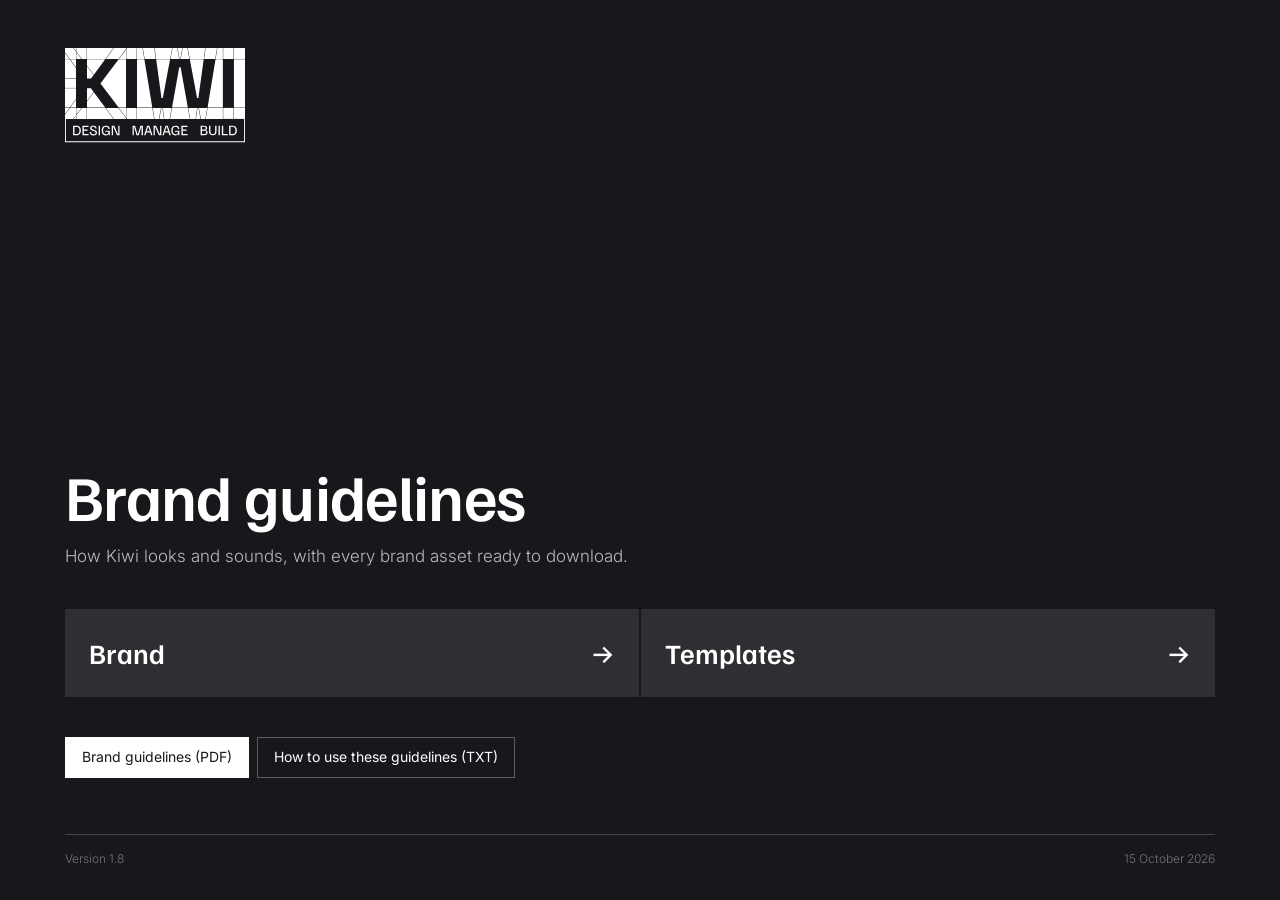
==== commit b93a1abd: "Add icons: Google Material Symbols Sharp (v1.8) Co-Authored-By: Claude Opus 5.5 <noreply@anthropic.c" ====
--- a/index.html
+++ b/index.html
@@ -10,6 +10,7 @@
 <link rel="preconnect" href="https://fonts.googleapis.com">
 <link rel="preconnect" href="https://fonts.gstatic.com" crossorigin>
 <link href="https://fonts.googleapis.com/css2?family=Familjen+Grotesk:wght@400..700&family=Inter:wght@300;400;500;600&display=swap" rel="stylesheet">
+<link href="https://fonts.googleapis.com/css2?family=Material+Symbols+Sharp:opsz,wght,FILL,GRAD@20..48,300,0,0&icon_names=arrow_forward,call,construction,design_services,download,fitness_center,location_on,mail,menu,open_in_new,precision_manufacturing,storefront&display=block" rel="stylesheet">
 <style>
 /* Layout: a cover plus two views (Brand, Templates) behind a dark top bar. Quiet sticky index on the left, compact chapters on the right. Square corners throughout; separation from tints of Kiwi black. */
 :root{
@@ -291,6 +292,27 @@
 .tint .val{font-family:var(--mono);font-size:10px;color:var(--muted);line-height:1.3}
 .tint:hover i{outline:2px solid var(--ink);outline-offset:-2px}
 @media (max-width:860px){.tints{grid-template-columns:repeat(6,minmax(0,1fr))}}
+
+/* Icons: Material Symbols Sharp, unfilled, weight 300, mono */
+.ms{font-family:'Material Symbols Sharp';font-weight:normal;font-style:normal;font-size:24px;line-height:1;letter-spacing:normal;text-transform:none;display:inline-block;white-space:nowrap;word-wrap:normal;direction:ltr;font-feature-settings:'liga';-webkit-font-smoothing:antialiased;font-variation-settings:'FILL' 0,'wght' 300,'GRAD' 0,'opsz' 24;user-select:none;flex:none}
+.ms.s20{font-size:20px;font-variation-settings:'FILL' 0,'wght' 300,'GRAD' 0,'opsz' 20}
+.ms.s40{font-size:40px;font-variation-settings:'FILL' 0,'wght' 300,'GRAD' 0,'opsz' 40}
+.ic-panels{display:grid;grid-template-columns:repeat(2,minmax(0,1fr));gap:2px}
+@media (max-width:760px){.ic-panels{grid-template-columns:minmax(0,1fr)}}
+.ic-panel{padding:24px 16px;display:grid;grid-template-columns:repeat(4,minmax(0,1fr));gap:24px 8px}
+.ic-panel.w{background:#FFFFFF;color:#16181B;box-shadow:inset 0 0 0 1px var(--rule)}
+.ic-panel.k{background:#16181B;color:#FFFFFF;box-shadow:inset 0 0 0 1px #2D2F32}
+.ic{display:grid;justify-items:center;gap:8px;text-align:center;min-width:0}
+.ic code{font-family:var(--mono);font-size:10px;line-height:1.3;opacity:.7;overflow-wrap:anywhere}
+.ic-sizes{display:grid;grid-template-columns:repeat(3,minmax(0,1fr));gap:2px}
+@media (max-width:760px){.ic-sizes{grid-template-columns:minmax(0,1fr)}}
+.ic-size{background:var(--surface);padding:16px 18px 18px;display:grid;gap:12px;align-content:start}
+.ic-size .demo{display:flex;align-items:center;gap:8px;min-height:64px;color:var(--ink)}
+.ic-size .demo.col{flex-direction:column;align-items:flex-start;justify-content:center;gap:6px}
+.ic-size .demo .act{display:inline-flex;align-items:center;gap:8px}
+.ic-size p{font-size:13px;color:var(--ink-2)}
+.ic-spec{display:grid;grid-template-columns:minmax(0,1.2fr) minmax(0,1fr);gap:24px;align-items:start}
+@media (max-width:860px){.ic-spec{grid-template-columns:minmax(0,1fr)}}
 
 /* Signature tool */
 .tool{display:grid;grid-template-columns:260px minmax(0,1fr);background:var(--surface)}
@@ -437,7 +459,7 @@
         <a class="act inv ghost" href="assets/guidelines/how-to-use-the-kiwi-brand-guidelines.txt" data-file="How to use the Kiwi brand guidelines.txt" data-dl>How to use these guidelines (TXT)</a>
       </div>
     </div>
-    <div class="cover-foot"><span>Version 1.7</span><span>14 October 2026</span></div>
+    <div class="cover-foot"><span>Version 1.8</span><span>15 October 2026</span></div>
   </div></section>
 </div>
 
@@ -447,7 +469,7 @@
     <a href="#home" class="hero-logo" aria-label="Kiwi brand guidelines cover"><img src="assets/logo/kiwi-strap-right-white.svg" alt="KIWI. Design, Manage, Build" width="84" height="24"></a>
     <h1>Brand</h1>
     <p class="hero-sub">What Kiwi stands for, how it sounds and how it looks.</p>
-    <span class="ver">Version 1.7 · 14 October 2026</span>
+    <span class="ver">Version 1.8 · 15 October 2026</span>
   </div></section>
   <div class="mbar"><div class="mswitch" role="group" aria-label="Guidelines"><a href="#brand" data-view-link="brand">Brand</a><a href="#templates" data-view-link="templates">Templates</a></div><button type="button" class="menu-btn" aria-expanded="false" aria-controls="mnav">Menu</button></div>
 
@@ -472,6 +494,7 @@
         <li><a href="#misuse">Logo don’ts</a></li>
         <li><a href="#colour">Colour</a></li>
         <li><a href="#type">Typography</a></li>
+        <li><a href="#icons">Icons</a></li>
       </ol></div>
     </nav>
 
@@ -715,6 +738,41 @@
           <div><b>Fallback</b><p>Where the brand fonts aren’t available, such as email, use Arial.</p></div>
         </div>
       </section>
+      <section class="sec" id="icons">
+        <div class="sec-head"><h3>Icons</h3><p>Google Material Symbols in the Sharp style. Square ends to match the square corners everywhere else. Always mono: Kiwi black on light backgrounds, white on dark.</p></div>
+        <div class="ic-panels">
+          <div class="ic-panel w"><div class="ic"><span class="ms" aria-hidden="true">call</span><code>call</code></div><div class="ic"><span class="ms" aria-hidden="true">mail</span><code>mail</code></div><div class="ic"><span class="ms" aria-hidden="true">location_on</span><code>location_on</code></div><div class="ic"><span class="ms" aria-hidden="true">arrow_forward</span><code>arrow_forward</code></div><div class="ic"><span class="ms" aria-hidden="true">download</span><code>download</code></div><div class="ic"><span class="ms" aria-hidden="true">open_in_new</span><code>open_in_new</code></div><div class="ic"><span class="ms" aria-hidden="true">menu</span><code>menu</code></div><div class="ic"><span class="ms" aria-hidden="true">design_services</span><code>design_services</code></div><div class="ic"><span class="ms" aria-hidden="true">precision_manufacturing</span><code>precision_manufacturing</code></div><div class="ic"><span class="ms" aria-hidden="true">construction</span><code>construction</code></div><div class="ic"><span class="ms" aria-hidden="true">storefront</span><code>storefront</code></div><div class="ic"><span class="ms" aria-hidden="true">fitness_center</span><code>fitness_center</code></div></div>
+          <div class="ic-panel k"><div class="ic"><span class="ms" aria-hidden="true">call</span><code>call</code></div><div class="ic"><span class="ms" aria-hidden="true">mail</span><code>mail</code></div><div class="ic"><span class="ms" aria-hidden="true">location_on</span><code>location_on</code></div><div class="ic"><span class="ms" aria-hidden="true">arrow_forward</span><code>arrow_forward</code></div><div class="ic"><span class="ms" aria-hidden="true">download</span><code>download</code></div><div class="ic"><span class="ms" aria-hidden="true">open_in_new</span><code>open_in_new</code></div><div class="ic"><span class="ms" aria-hidden="true">menu</span><code>menu</code></div><div class="ic"><span class="ms" aria-hidden="true">design_services</span><code>design_services</code></div><div class="ic"><span class="ms" aria-hidden="true">precision_manufacturing</span><code>precision_manufacturing</code></div><div class="ic"><span class="ms" aria-hidden="true">construction</span><code>construction</code></div><div class="ic"><span class="ms" aria-hidden="true">storefront</span><code>storefront</code></div><div class="ic"><span class="ms" aria-hidden="true">fitness_center</span><code>fitness_center</code></div></div>
+        </div>
+        <div class="ic-spec">
+          <div class="block"><h4>Settings</h4>
+            <dl class="spec">
+              <dt>Library</dt><dd>Material Symbols</dd>
+              <dt>Style</dt><dd>Sharp</dd>
+              <dt>Fill</dt><dd>Off (outline)</dd>
+              <dt>Weight</dt><dd>300</dd>
+              <dt>Grade</dt><dd>0</dd>
+              <dt>Optical size</dt><dd>Match the icon size</dd>
+              <dt>Colour</dt><dd>Kiwi black #16181B or white</dd>
+            </dl>
+          </div>
+          <div class="block"><h4>Get them</h4>
+            <p class="small" style="color:var(--ink-2)">Browse and download every icon free at <a href="https://fonts.google.com/icons?icon.style=Sharp">fonts.google.com/icons</a>. Set the style to Sharp, fill off and weight 300 before you download, so every icon matches.</p>
+          </div>
+        </div>
+        <div class="block"><h4>Sizes</h4>
+          <div class="ic-sizes">
+            <div class="ic-size"><span class="tag">20px</span><div class="demo"><span class="ms s20" aria-hidden="true">mail</span><span style="font-size:16px">Email us</span></div><p>Next to body text, in lists and contact details.</p></div>
+            <div class="ic-size"><span class="tag">24px</span><div class="demo"><span class="act"><span class="ms" aria-hidden="true">download</span>Download PDF</span></div><p>In buttons, navigation and forms. The default size.</p></div>
+            <div class="ic-size"><span class="tag">40px</span><div class="demo col"><span class="ms s40" aria-hidden="true">design_services</span><b style="font-family:var(--display);font-weight:600;font-size:18px">Design</b></div><p>Feature icons, such as a list of services.</p></div>
+          </div>
+        </div>
+        <div class="rules rules-3">
+          <div><b>Mono only</b><p>Kiwi black on light, white on dark. Never a tint or any other colour.</p></div>
+          <div><b>One set, one setting</b><p>Material Symbols Sharp, outline, weight 300. Don't mix in other icon sets, styles or filled icons.</p></div>
+          <div><b>Icons support words</b><p>Pair an icon with a label. Only universal icons, such as menu, stand alone, and they still need a name for screen readers.</p></div>
+        </div>
+      </section>
     </main>
   </div>
 </div>
@@ -725,7 +783,7 @@
     <a href="#home" class="hero-logo" aria-label="Kiwi brand guidelines cover"><img src="assets/logo/kiwi-strap-right-white.svg" alt="KIWI. Design, Manage, Build" width="84" height="24"></a>
     <h1>Templates</h1>
     <p class="hero-sub">Ready-to-use files for everyday work.</p>
-    <span class="ver">Version 1.7 · 14 October 2026</span>
+    <span class="ver">Version 1.8 · 15 October 2026</span>
   </div></section>
   <div class="mbar"><div class="mswitch" role="group" aria-label="Guidelines"><a href="#brand" data-view-link="brand">Brand</a><a href="#templates" data-view-link="templates">Templates</a></div><button type="button" class="menu-btn" aria-expanded="false" aria-controls="mnav">Menu</button></div>
 
@@ -892,7 +950,7 @@
     <a class="act inv ghost" href="assets/guidelines/how-to-use-the-kiwi-brand-guidelines.txt" data-file="How to use the Kiwi brand guidelines.txt" data-dl>How to use these guidelines (TXT)</a>
   </div>
 </div></section>
-<footer class="foot"><div class="wrap"><span>Kiwi brand guidelines</span><span>Version 1.7 · 14 October 2026</span></div></footer>
+<footer class="foot"><div class="wrap"><span>Kiwi brand guidelines</span><span>Version 1.8 · 15 October 2026</span></div></footer>
 </div>
 <div class="mnav" id="mnav" role="dialog" aria-modal="true" aria-label="Sections" hidden>
   <div class="mbar mbar-in"><div class="mswitch" role="group" aria-label="Choose a page"><button type="button" data-mview="brand">Brand</button><button type="button" data-mview="templates">Templates</button></div><button type="button" class="menu-btn is-close mnav-close" aria-expanded="true">Close</button></div>
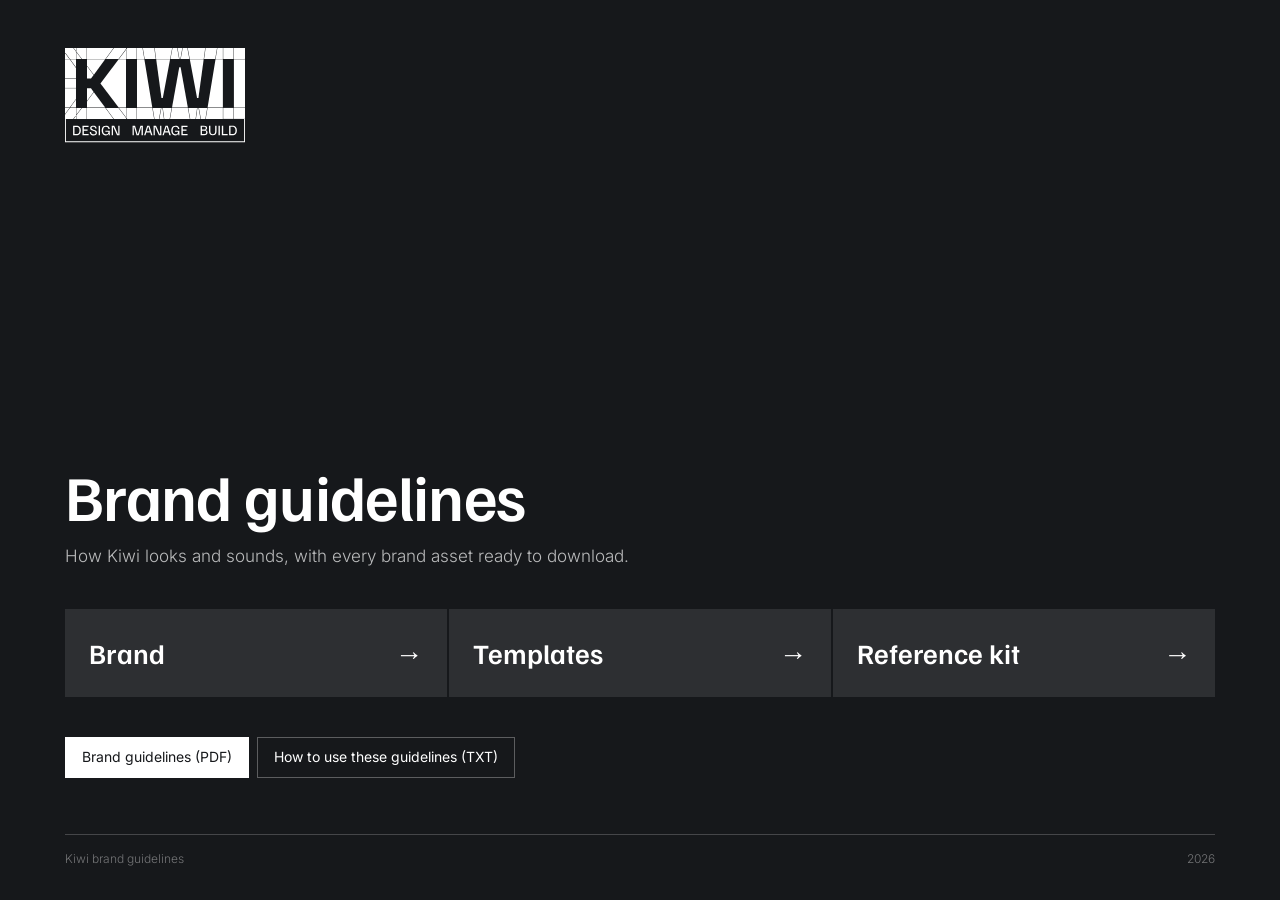
==== commit 648ddb5f: "Brand guidelines 2026: website chapter, reference kit page, new navigation - Add Website chapter (gr" ====
--- a/index.html
+++ b/index.html
@@ -7,11 +7,13 @@
 <link rel="icon" href="assets/favicon/favicon.svg" type="image/svg+xml">
 <link rel="icon" href="assets/favicon/favicon-32.png" sizes="32x32" type="image/png">
 <link rel="apple-touch-icon" href="assets/favicon/apple-touch-icon.png">
-<link rel="preconnect" href="https://fonts.googleapis.com">
-<link rel="preconnect" href="https://fonts.gstatic.com" crossorigin>
-<link href="https://fonts.googleapis.com/css2?family=Familjen+Grotesk:wght@400..700&family=Inter:wght@300;400;500;600&display=swap" rel="stylesheet">
-<link href="https://fonts.googleapis.com/css2?family=Material+Symbols+Sharp:opsz,wght,FILL,GRAD@20..48,300,0,0&icon_names=arrow_forward,call,construction,design_services,download,fitness_center,location_on,mail,menu,open_in_new,precision_manufacturing,storefront&display=block" rel="stylesheet">
+<link rel="preload" href="assets/fonts/inter-latin.woff2" as="font" type="font/woff2" crossorigin>
+<link rel="preload" href="assets/fonts/familjen-grotesk-latin.woff2" as="font" type="font/woff2" crossorigin>
 <style>
+@font-face{font-family:'Familjen Grotesk';font-style:normal;font-weight:400 700;font-display:swap;src:url(assets/fonts/familjen-grotesk-latin.woff2) format('woff2')}
+@font-face{font-family:'Inter';font-style:normal;font-weight:300 600;font-display:swap;src:url(assets/fonts/inter-latin.woff2) format('woff2')}
+@font-face{font-family:'Material Symbols Sharp';font-style:normal;font-weight:300;font-display:block;src:url(assets/fonts/material-symbols-sharp-kiwi.woff2) format('woff2')}
+
 /* Layout: a cover plus two views (Brand, Templates) behind a dark top bar. Quiet sticky index on the left, compact chapters on the right. Square corners throughout; separation from tints of Kiwi black. */
 :root{
   --bg:#FFFFFF; --surface:#F3F3F4; --surface-2:#E8E8E8; --ink:#16181B; --ink-2:#454649; --muted:#737476; --rule:#E8E8E8; --line:#D0D1D1;
@@ -85,7 +87,7 @@
 .mnav-body{padding:8px var(--gutter) 0;display:grid;gap:18px}
 .mnav-body .grp{display:grid;gap:0}
 .mnav-body .eyebrow{padding:14px 0 6px}
-.mnav-body ol{display:grid}
+.mnav-body ol,.mnav-body ul{display:grid}
 .mnav-body a{display:block;text-decoration:none;color:var(--ink);font-family:var(--display);font-size:22px;font-weight:600;padding:9px 0;border-bottom:1px solid var(--rule)}
 .mnav-body a[aria-current="true"]{color:var(--muted)}
 
@@ -436,10 +438,134 @@
   .cover-cards{grid-template-columns:minmax(0,1fr)}
   .cover-cards a{padding:22px 20px;font-size:24px}
 }
+
+/* ===== Website basics. The full set lives in the reference kit. ===== */
+:root{--acc:#FFB020;--k:#16181B;--w:#FFFFFF;--ease:cubic-bezier(.2,.7,.2,1);--ease-io:cubic-bezier(.65,0,.35,1)}
+.wb-note{display:flex;gap:10px;align-items:flex-start;background:var(--surface);padding:12px 16px;font-size:13px;color:var(--ink-2)}
+.wb-note i{width:12px;height:12px;background:var(--acc);flex:none;margin-top:4px}
+.wb-tiles{display:grid;grid-template-columns:repeat(4,minmax(0,1fr));gap:2px}
+@media (max-width:900px){.wb-tiles{grid-template-columns:repeat(2,minmax(0,1fr))}}
+@media (max-width:520px){.wb-tiles{grid-template-columns:minmax(0,1fr)}}
+.wb-tiles.c3{grid-template-columns:repeat(3,minmax(0,1fr))}
+@media (max-width:760px){.wb-tiles.c3{grid-template-columns:minmax(0,1fr)}}
+.wb-t{background:var(--surface);display:grid;grid-template-rows:auto 1fr;min-width:0}
+.wb-art{position:relative;aspect-ratio:4/3;overflow:hidden;background:#FFFFFF;box-shadow:inset 0 0 0 1px var(--rule);display:grid;place-items:center;padding:16px;container-type:inline-size}
+.wb-art.dk{background:#16181B;color:#FFFFFF;box-shadow:none}
+.wb-body{padding:12px 16px 16px;display:grid;gap:4px;align-content:start}
+.wb-body b{font-weight:500;font-size:14px}
+.wb-body p{font-size:13px;color:var(--ink-2)}
+/* grid */
+.wb-g{position:absolute;inset:0;width:100%;height:100%;color:#16181B}
+.wb-g line{stroke:currentColor;stroke-width:1;vector-effect:non-scaling-stroke}
+.wb-g line.d{stroke-dasharray:6 5}
+.wb-g.on-dark{color:#FFFFFF}
+.wb-g.feature{opacity:1}.wb-g.structure{opacity:.35}.wb-g.ambient{opacity:.15}
+/* highlights */
+.wb-dash{display:inline-flex;align-items:center;gap:10px;font:400 15px/1.5 var(--display);letter-spacing:.02em;text-transform:uppercase;color:#F3F3F4}
+.wb-dash i{width:30px;height:5px;background:var(--acc);flex:none}
+.wb-dot{display:inline-flex;align-items:center;gap:10px;font:400 15px/1.5 var(--display);letter-spacing:.02em;text-transform:uppercase;color:#FFFFFF}
+.wb-dot i{width:8px;height:8px;background:var(--acc);flex:none}
+.wb-bar{position:relative;isolation:isolate;display:inline-block;padding:4px 4px 3px;font:400 15px/1.3 var(--display);letter-spacing:.02em;text-transform:uppercase;color:#16181B}
+.wb-bar::before{content:"";position:absolute;z-index:-1;left:0;right:0;bottom:0;height:9px;background:var(--acc)}
+.wb-line{white-space:nowrap;font:600 13cqw/1.15 var(--display);letter-spacing:.01em;color:#16181B}
+.wb-mk,.wb-blk{position:relative;isolation:isolate}
+.wb-mk::before{content:"";position:absolute;z-index:-1;left:-.08em;right:-.09em;bottom:.05em;height:.41em;background:var(--acc)}
+.wb-blk::before{content:"";position:absolute;z-index:-1;left:-.08em;right:-.08em;bottom:0;height:1.06em;background:var(--acc)}
+/* buttons */
+.wb-btns{display:grid;grid-template-columns:repeat(3,minmax(0,1fr));gap:2px}
+@media (max-width:760px){.wb-btns{grid-template-columns:minmax(0,1fr)}}
+.wb-btns>div{display:flex;flex-wrap:wrap;gap:24px 28px;align-items:center;justify-content:center;padding:40px 16px;background:#FFFFFF;box-shadow:inset 0 0 0 1px var(--rule)}
+.wb-btns>div.dk{background:#16181B;box-shadow:none}
+.wb-btns small{display:block;font-size:10px;font-weight:500;letter-spacing:.12em;text-transform:uppercase;color:#737476;margin-bottom:8px}
+.wb-btns .dk small{color:#A2A3A4}
+.wb-btn{--fg:#16181B;--bg:transparent;display:inline-flex;align-items:stretch;height:32px;text-decoration:none;font:400 17px/1.5 var(--body);letter-spacing:.01em;color:var(--fg);background:var(--bg);white-space:nowrap}
+.wb-btn .lbl{display:flex;align-items:center;padding:2px 9px;border:1px solid var(--fg)}
+.wb-btn .box{width:32px;display:grid;place-items:center;border:1px solid var(--fg);border-left:0;transition:background-color .2s var(--ease)}
+.wb-btn .box svg{width:22px;height:22px;display:block;color:var(--fg);transition:transform .2s var(--ease),color .2s var(--ease)}
+.wb-btn.light{--fg:#FFFFFF}
+.wb-btn.accent{--bg:var(--acc)}
+.wb-btn:hover .box,.wb-btn:focus-visible .box,.wb-btn.is-hover .box{background:var(--fg)}
+.wb-btn:hover .box svg,.wb-btn:focus-visible .box svg,.wb-btn.is-hover .box svg{transform:rotate(45deg)}
+.wb-btn.light:hover .box svg,.wb-btn.light:focus-visible .box svg,.wb-btn.light.is-hover .box svg{color:#16181B}
+.wb-btn.dark:hover .box svg,.wb-btn.dark:focus-visible .box svg,.wb-btn.dark.is-hover .box svg{color:#FFFFFF}
+.wb-btn.accent:hover .box svg,.wb-btn.accent:focus-visible .box svg,.wb-btn.accent.is-hover .box svg{color:var(--acc)}
+.wb-btn.light:focus-visible{outline-color:#FFFFFF}
+/* images */
+.wb-art.ph{padding:0;background:#16181B}
+.wb-ph{position:absolute;inset:0;background-size:cover;background-position:center}
+.sec.ld .wb-ph.strat{background-image:url(assets/website/photos/strat-m.webp)}
+.sec.ld .wb-ph.hero{background-image:url(assets/website/photos/hero-m.webp)}
+.wb-ph.mono{filter:grayscale(1)}
+.wb-ph.win{-webkit-mask:url("data:image/svg+xml,%3Csvg xmlns='http://www.w3.org/2000/svg' viewBox='0 0 100 100' preserveAspectRatio='none'%3E%3Crect x='50' y='0.0' width='25' height='33.333'/%3E%3Crect x='75' y='0.0' width='25' height='33.333'/%3E%3Crect x='50' y='33.333' width='25' height='33.333'/%3E%3Crect x='75' y='66.666' width='25' height='33.333'/%3E%3Crect x='25' y='66.666' width='25' height='33.333'/%3E%3C/svg%3E") 0 0/100% 100% no-repeat;mask:url("data:image/svg+xml,%3Csvg xmlns='http://www.w3.org/2000/svg' viewBox='0 0 100 100' preserveAspectRatio='none'%3E%3Crect x='50' y='0.0' width='25' height='33.333'/%3E%3Crect x='75' y='0.0' width='25' height='33.333'/%3E%3Crect x='50' y='33.333' width='25' height='33.333'/%3E%3Crect x='75' y='66.666' width='25' height='33.333'/%3E%3Crect x='25' y='66.666' width='25' height='33.333'/%3E%3C/svg%3E") 0 0/100% 100% no-repeat}
+.wb-ph.shade::after{content:"";position:absolute;inset:0;background:linear-gradient(90deg,rgba(22,24,27,.55),rgba(22,24,27,.1))}
+/* motion */
+.wb-motion{display:grid;grid-template-columns:minmax(0,1fr) minmax(0,1.2fr);gap:24px;align-items:start}
+@media (max-width:860px){.wb-motion{grid-template-columns:minmax(0,1fr)}}
+.wb-ease{display:grid;gap:2px}
+.wb-ease>div{background:var(--surface);padding:14px 16px;display:grid;gap:8px}
+.wb-ease b{font-weight:500;font-size:14px}
+.wb-ease code{font-family:var(--mono);font-size:12px;color:var(--ink-2)}
+.wb-ease .bar{position:relative;height:6px;background:var(--surface-2);overflow:hidden}
+.wb-ease .bar i{position:absolute;left:0;top:0;bottom:0;width:30%;background:var(--ink);animation:wb-run 1.6s var(--ease) infinite alternate}
+.wb-ease .io .bar i{animation-timing-function:var(--ease-io)}
+@keyframes wb-run{to{left:70%}}
+@media (prefers-reduced-motion:reduce){.wb-ease .bar i{animation:none}.wb-btn .box,.wb-btn .box svg{transition:none}}
+/* reference kit card */
+.wb-kit{display:flex;flex-wrap:wrap;gap:16px 24px;align-items:center;justify-content:space-between;background:#16181B;color:#FFFFFF;padding:22px 24px}
+.wb-kit div{display:grid;gap:4px;max-width:60ch}
+.wb-kit .eyebrow{color:#A2A3A4}
+.wb-kit h4{font-size:20px;color:#FFFFFF}
+.wb-kit p{font-size:14px;color:#B9BABB}
+/* side nav and cover links to the kit */
+.side .kit-link a,.mnav-body .kit-link a{display:flex;justify-content:space-between;gap:8px}
+.side .kit-link a::after,.mnav-body .kit-link a::after{content:"\2192"}
+@media (min-width:761px){.cover-cards{grid-template-columns:repeat(3,minmax(0,1fr))}}
+.sr{position:absolute;width:1px;height:1px;overflow:hidden;clip:rect(0 0 0 0);clip-path:inset(50%);white-space:nowrap}
+:root{--nav-h:60px}
+.topnav{position:sticky;top:0;z-index:55;background:#16181B;color:#FFFFFF;padding:env(safe-area-inset-top,0px) 0 0!important;transition:transform .3s cubic-bezier(.2,.7,.2,1)}
+.topnav .wrap{display:flex;align-items:stretch;flex-wrap:nowrap!important;gap:0!important;height:var(--nav-h);padding-block:0!important}
+.topnav .tn-logo{display:flex!important;align-items:center;flex:none;width:auto!important;padding:0!important;border:0!important}
+.topnav .tn-logo img{display:block;width:80px!important;height:auto}
+.pnav{display:flex;margin-left:auto}
+.pnav a{display:flex;align-items:center;justify-content:center;padding:0 32px;border-left:1px solid #3A3C3F;color:#FFFFFF;text-decoration:none;font-family:var(--display);font-weight:600;font-size:17px;line-height:1;white-space:nowrap;transition:background-color .2s,color .2s}
+.pnav a:last-child{border-right:1px solid #3A3C3F}
+.pnav a:hover{background:#2A2C2F}
+.pnav a[aria-current="page"]{background:#FFFFFF;color:#16181B;border-color:#FFFFFF}
+.pnav a:focus-visible,.tn-burger:focus-visible{outline:2px solid #FFFFFF;outline-offset:-4px}
+.pnav a[aria-current="page"]:focus-visible{outline-color:#16181B}
+.tn-burger{display:none}
+@media (max-width:900px){
+  :root{--nav-h:56px}
+  .topnav .tn-logo img{width:72px!important}
+  .tn-burger{display:flex;align-items:center;justify-content:center;width:56px;margin-left:auto;margin-right:calc(-1 * var(--gutter));padding:0;background:none;border:0;border-left:1px solid #3A3C3F;color:#FFFFFF;cursor:pointer}
+  .tn-burger i{position:relative;display:block;width:22px;height:2px;background:currentColor;transition:background-color .2s}
+  .tn-burger i::before,.tn-burger i::after{content:"";position:absolute;left:0;width:22px;height:2px;background:currentColor;transition:transform .25s cubic-bezier(.2,.7,.2,1)}
+  .tn-burger i::before{transform:translateY(-7px)}.tn-burger i::after{transform:translateY(7px)}
+  .topnav.open .tn-burger i{background:transparent}
+  .topnav.open .tn-burger i::before{transform:rotate(45deg)}.topnav.open .tn-burger i::after{transform:rotate(-45deg)}
+  .pnav{display:none;position:absolute;left:0;right:0;top:100%;flex-direction:column;margin:0;background:#16181B;border-top:1px solid #3A3C3F;box-shadow:0 16px 32px rgba(22,24,27,.25)}
+  .topnav.open .pnav{display:flex}
+  .pnav a{justify-content:flex-start;height:60px;padding:0 var(--gutter);border-left:0;border-right:0!important;border-bottom:1px solid #3A3C3F;font-size:20px}
+  .pnav a[aria-current="page"]{border-bottom-color:#FFFFFF}
+  .topnav.tn-hide{transform:translateY(-100%)}
+}
+@media (prefers-reduced-motion:reduce){.topnav,.tn-burger i::before,.tn-burger i::after{transition:none}}
+.hero-logo{padding-right:0;border-right:0}
+.side{top:var(--nav-h);max-height:calc(100vh - var(--nav-h))}
+.sec{scroll-margin-top:calc(16px + var(--nav-h))}
+.chapter{scroll-margin-top:calc(24px + var(--nav-h))}
+.mbar-t{font-family:var(--display);font-weight:600;font-size:17px}
+@media (max-width:900px){
+  .mbar{transition:top .3s cubic-bezier(.2,.7,.2,1)}
+  html.tn-shown .mbar:not(.mbar-in){top:var(--nav-h)}
+  .mbar:not(.mbar-in) .menu-btn::before{width:7px;height:7px;border:0;border-right:2px solid currentColor;border-bottom:2px solid currentColor;background:none;transform:translateY(-2px) rotate(45deg)}
+  .sec,.chapter{scroll-margin-top:64px}
+}
 </style>
 
 </head>
 <body>
+<svg width="0" height="0" style="position:absolute" aria-hidden="true"><defs><symbol id="wb-arr" viewBox="0 0 24 24"><path d="M6.29425 17.6443L5.25 16.6L15.0905 6.75H6.14425V5.25H17.6443V16.75H16.1443V7.80375L6.29425 17.6443Z" fill="currentColor"/></symbol></defs></svg>
 <div class="page">
 <!-- ======================= COVER ======================= -->
 <div data-view="home" id="view-home">
@@ -453,30 +579,30 @@
       <nav class="cover-cards" aria-label="Guidelines">
         <a href="#brand">Brand</a>
         <a href="#templates">Templates</a>
+        <a href="reference-kit.html" data-internal>Reference kit</a>
       </nav>
       <div class="cover-dl">
         <a class="act inv" href="assets/guidelines/kiwi-brand-guidelines.pdf" data-file="Kiwi brand guidelines.pdf" data-dl>Brand guidelines (PDF)</a>
         <a class="act inv ghost" href="assets/guidelines/how-to-use-the-kiwi-brand-guidelines.txt" data-file="How to use the Kiwi brand guidelines.txt" data-dl>How to use these guidelines (TXT)</a>
       </div>
     </div>
-    <div class="cover-foot"><span>Version 1.8</span><span>15 October 2026</span></div>
+    <div class="cover-foot"><span>Kiwi brand guidelines</span><span>2026</span></div>
   </div></section>
 </div>
 
 <!-- ======================= BRAND ======================= -->
 <div data-view="brand" id="view-brand">
-  <section class="hero" id="brand"><div class="wrap">
-    <a href="#home" class="hero-logo" aria-label="Kiwi brand guidelines cover"><img src="assets/logo/kiwi-strap-right-white.svg" alt="KIWI. Design, Manage, Build" width="84" height="24"></a>
-    <h1>Brand</h1>
-    <p class="hero-sub">What Kiwi stands for, how it sounds and how it looks.</p>
-    <span class="ver">Version 1.8 · 15 October 2026</span>
+  <section class="hero topnav" id="brand"><div class="wrap">
+    <a href="#home" class="hero-logo tn-logo" aria-label="Kiwi brand guidelines cover"><img src="assets/logo/kiwi-primary-white.svg" alt="Kiwi" width="80" height="32"></a>
+    <h1 class="sr">Brand</h1>
+    <button type="button" class="tn-burger" aria-expanded="false" aria-controls="pnav-brand" aria-label="Open menu"><i aria-hidden="true"></i></button>
+    <nav class="pnav" id="pnav-brand" aria-label="Guidelines"><a href="#brand" data-view-link="brand">Brand</a><a href="#templates" data-view-link="templates">Templates</a><a href="reference-kit.html" data-internal>Reference kit</a></nav>
   </div></section>
-  <div class="mbar"><div class="mswitch" role="group" aria-label="Guidelines"><a href="#brand" data-view-link="brand">Brand</a><a href="#templates" data-view-link="templates">Templates</a></div><button type="button" class="menu-btn" aria-expanded="false" aria-controls="mnav">Menu</button></div>
+  <div class="mbar"><span class="mbar-t">Brand</span><button type="button" class="menu-btn" aria-expanded="false" aria-controls="mnav">Menu</button></div>
 
 
   <div class="wrap layout">
     <nav class="side" aria-label="Brand sections">
-      <div class="switch" role="group" aria-label="Guidelines"><a href="#brand" data-view-link="brand">Brand</a><a href="#templates" data-view-link="templates">Templates</a></div>
       <div class="grp"><span class="eyebrow">Strategy</span><ol>
         <li><a href="#values">Values</a></li>
         <li><a href="#audience">Audience</a></li>
@@ -496,6 +622,14 @@
         <li><a href="#type">Typography</a></li>
         <li><a href="#icons">Icons</a></li>
       </ol></div>
+      <div class="grp"><span class="eyebrow">Website</span><ol>
+        <li><a href="#web-grid">Grid</a></li>
+        <li><a href="#web-highlights">Accent and highlights</a></li>
+        <li><a href="#web-buttons">Buttons</a></li>
+        <li><a href="#web-images">Image treatments</a></li>
+        <li><a href="#web-motion">Motion</a></li>
+        <li><a href="#web-rules">Website rules</a></li>
+      </ol></div>
     </nav>
 
     <main>
@@ -578,7 +712,7 @@
         <div class="sec-head"><h3>Key messages</h3><p>What we want people to remember about Kiwi. Start from these on the website, in proposals and on social.</p></div>
         <div class="core"><span class="eyebrow">Core message</span><p>We make it happen.</p></div>
         <div class="tiles">
-          <div class="tile"><h4>One team, start to finish</h4><p>We design, manufacture and build in-house. You deal with one team from the first drawing to handover.</p></div>
+          <div class="tile"><h4>One team, start to finish</h4><p>We design, manage and build in-house. You deal with one team from the first drawing to handover.</p></div>
           <div class="tile"><h4>40 years of fit-out</h4><p>We’ve been designing and building interiors for 40 years. We know what can be built, and how to build it well.</p></div>
           <div class="tile"><h4>Our own specialists</h4><p>A specialist team of our own, backed by subcontractors we trust.</p></div>
           <div class="tile"><h4>Your design, made buildable</h4><p>We adapt your design to what can actually be built, without losing what makes it work.</p></div>
@@ -633,15 +767,15 @@
           <a class="act" href="assets/logo/kiwi-logo-suite.zip" download="Kiwi logo suite.zip" data-dl style="margin-left:auto">Download all (.zip)</a>
         </div>
         <div class="lv-grid">
-          <article class="lv"><div class="lv-art"><img src="assets/logo/kiwi-strap-right-black.svg" alt="KIWI logo with strapline on the right" width="280" height="80"></div>
+          <article class="lv"><div class="lv-art"><img src="assets/logo/kiwi-strap-right-black.svg" alt="KIWI logo with strapline on the right" width="280" height="80" loading="lazy" decoding="async"></div>
             <div class="lv-body"><h4>Strap right</h4><p>The everyday version.</p><div class="lv-dl" data-logo="kiwi-strap-right" data-name="Strap right"></div></div></article>
-          <article class="lv"><div class="lv-art"><img src="assets/logo/kiwi-strap-beneath-black.svg" alt="KIWI logo with strapline beneath" width="200" height="106"></div>
+          <article class="lv"><div class="lv-art"><img src="assets/logo/kiwi-strap-beneath-black.svg" alt="KIWI logo with strapline beneath" width="200" height="106" loading="lazy" decoding="async"></div>
             <div class="lv-body"><h4>Strap beneath</h4><p>For square or tall spaces.</p><div class="lv-dl" data-logo="kiwi-strap-beneath" data-name="Strap beneath"></div></div></article>
-          <article class="lv"><div class="lv-art"><img src="assets/logo/kiwi-primary-black.svg" alt="KIWI primary wordmark" width="200" height="80"></div>
+          <article class="lv"><div class="lv-art"><img src="assets/logo/kiwi-primary-black.svg" alt="KIWI primary wordmark" width="200" height="80" loading="lazy" decoding="async"></div>
             <div class="lv-body"><h4>Primary</h4><p>For small sizes, without the strapline.</p><div class="lv-dl" data-logo="kiwi-primary" data-name="Primary"></div></div></article>
-          <article class="lv"><div class="lv-art"><img src="assets/logo/kiwi-profile-dark.svg" alt="Kiwi profile image" width="120" height="120" style="max-width:84px"></div>
+          <article class="lv"><div class="lv-art"><img src="assets/logo/kiwi-profile-dark.svg" alt="Kiwi profile image" width="120" height="120" style="max-width:84px" loading="lazy" decoding="async"></div>
             <div class="lv-body"><h4>Profile</h4><p>For social media profiles.</p><div class="lv-dl" data-logo="kiwi-profile" data-name="Profile" data-profile></div></div></article>
-          <article class="lv"><div class="lv-art"><img src="assets/logo/kiwi-favicon-black.svg" alt="Kiwi favicon" width="100" height="100" style="max-width:84px"></div>
+          <article class="lv"><div class="lv-art"><img src="assets/logo/kiwi-favicon-black.svg" alt="Kiwi favicon" width="100" height="100" style="max-width:84px" loading="lazy" decoding="async"></div>
             <div class="lv-body"><h4>Favicon</h4><p>For browser tabs and app icons.</p><div class="lv-dl" data-logo="kiwi-favicon" data-name="Favicon" data-nocs></div></div></article>
         </div>
       </section>
@@ -652,7 +786,7 @@
           <div class="cs-diagram" role="img" aria-label="Clear space diagram. The space around the logo on every side equals the height of the KIWI wordmark, marked x.">
             <div class="cs-box">
               <span class="x x-t">x</span><span class="x x-b">x</span><span class="x x-l">x</span><span class="x x-r">x</span>
-              <img src="assets/logo/kiwi-strap-right-black.svg" alt="" width="280" height="80">
+              <img src="assets/logo/kiwi-strap-right-black.svg" alt="" width="280" height="80" loading="lazy" decoding="async">
               <span class="x-mark"></span>
             </div>
           </div>
@@ -670,14 +804,14 @@
       <section class="sec" id="misuse">
         <div class="sec-head"><h3>Logo don’ts</h3><p>Always use the supplied files as they are.</p></div>
         <div class="dont-grid">
-          <figure class="dn"><div class="dn-art"><img src="assets/logo/kiwi-strap-right-black.svg" alt="" style="transform:scaleX(1.45)"></div><figcaption>Don’t stretch or squash it</figcaption></figure>
-          <figure class="dn"><div class="dn-art"><img src="assets/logo/kiwi-strap-right-black.svg" alt="" style="transform:rotate(-14deg)"></div><figcaption>Don’t rotate it</figcaption></figure>
-          <figure class="dn"><div class="dn-art"><img src="assets/logo/kiwi-strap-right-black.svg" alt="" style="filter:invert(36%) sepia(92%) saturate(2400%) hue-rotate(345deg) brightness(95%)"></div><figcaption>Don’t change the colour</figcaption></figure>
-          <figure class="dn"><div class="dn-art"><img src="assets/logo/kiwi-strap-right-black.svg" alt="" style="filter:drop-shadow(5px 6px 4px rgba(0,0,0,.45))"></div><figcaption>Don’t add shadows or effects</figcaption></figure>
-          <figure class="dn"><div class="dn-art dn-busy"><img src="assets/logo/kiwi-strap-right-black.svg" alt=""></div><figcaption>Don’t place it on busy backgrounds</figcaption></figure>
-          <figure class="dn"><div class="dn-art" style="background:#2D2F32"><img src="assets/logo/kiwi-strap-right-black.svg" alt=""></div><figcaption>Don’t use black on dark backgrounds</figcaption></figure>
-          <figure class="dn"><div class="dn-art"><div class="dn-retype"><img src="assets/logo/kiwi-primary-black.svg" alt=""><span>Design · Manage · Build</span></div></div><figcaption>Don’t retype the strapline</figcaption></figure>
-          <figure class="dn"><div class="dn-art dn-crowd"><span>Lorem ipsum dolor sit</span><img src="assets/logo/kiwi-strap-right-black.svg" alt=""></div><figcaption>Don’t crowd it</figcaption></figure>
+          <figure class="dn"><div class="dn-art"><img src="assets/logo/kiwi-strap-right-black.svg" alt="" style="transform:scaleX(1.45)" loading="lazy" decoding="async"></div><figcaption>Don’t stretch or squash it</figcaption></figure>
+          <figure class="dn"><div class="dn-art"><img src="assets/logo/kiwi-strap-right-black.svg" alt="" style="transform:rotate(-14deg)" loading="lazy" decoding="async"></div><figcaption>Don’t rotate it</figcaption></figure>
+          <figure class="dn"><div class="dn-art"><img src="assets/logo/kiwi-strap-right-black.svg" alt="" style="filter:invert(36%) sepia(92%) saturate(2400%) hue-rotate(345deg) brightness(95%)" loading="lazy" decoding="async"></div><figcaption>Don’t change the colour</figcaption></figure>
+          <figure class="dn"><div class="dn-art"><img src="assets/logo/kiwi-strap-right-black.svg" alt="" style="filter:drop-shadow(5px 6px 4px rgba(0,0,0,.45))" loading="lazy" decoding="async"></div><figcaption>Don’t add shadows or effects</figcaption></figure>
+          <figure class="dn"><div class="dn-art dn-busy"><img src="assets/logo/kiwi-strap-right-black.svg" alt="" loading="lazy" decoding="async"></div><figcaption>Don’t place it on busy backgrounds</figcaption></figure>
+          <figure class="dn"><div class="dn-art" style="background:#2D2F32"><img src="assets/logo/kiwi-strap-right-black.svg" alt="" loading="lazy" decoding="async"></div><figcaption>Don’t use black on dark backgrounds</figcaption></figure>
+          <figure class="dn"><div class="dn-art"><div class="dn-retype"><img src="assets/logo/kiwi-primary-black.svg" alt="" loading="lazy" decoding="async"><span>Design · Manage · Build</span></div></div><figcaption>Don’t retype the strapline</figcaption></figure>
+          <figure class="dn"><div class="dn-art dn-crowd"><span>Lorem ipsum dolor sit</span><img src="assets/logo/kiwi-strap-right-black.svg" alt="" loading="lazy" decoding="async"></div><figcaption>Don’t crowd it</figcaption></figure>
         </div>
       </section>
 
@@ -739,10 +873,10 @@
         </div>
       </section>
       <section class="sec" id="icons">
-        <div class="sec-head"><h3>Icons</h3><p>Google Material Symbols in the Sharp style. Square ends to match the square corners everywhere else. Always mono: Kiwi black on light backgrounds, white on dark.</p></div>
+        <div class="sec-head"><h3>Icons</h3><p>Google Material Symbols in the Sharp style. Square ends to match the square corners everywhere else. Kiwi black on light backgrounds, white on dark, or the accent on the website.</p></div>
         <div class="ic-panels">
-          <div class="ic-panel w"><div class="ic"><span class="ms" aria-hidden="true">call</span><code>call</code></div><div class="ic"><span class="ms" aria-hidden="true">mail</span><code>mail</code></div><div class="ic"><span class="ms" aria-hidden="true">location_on</span><code>location_on</code></div><div class="ic"><span class="ms" aria-hidden="true">arrow_forward</span><code>arrow_forward</code></div><div class="ic"><span class="ms" aria-hidden="true">download</span><code>download</code></div><div class="ic"><span class="ms" aria-hidden="true">open_in_new</span><code>open_in_new</code></div><div class="ic"><span class="ms" aria-hidden="true">menu</span><code>menu</code></div><div class="ic"><span class="ms" aria-hidden="true">design_services</span><code>design_services</code></div><div class="ic"><span class="ms" aria-hidden="true">precision_manufacturing</span><code>precision_manufacturing</code></div><div class="ic"><span class="ms" aria-hidden="true">construction</span><code>construction</code></div><div class="ic"><span class="ms" aria-hidden="true">storefront</span><code>storefront</code></div><div class="ic"><span class="ms" aria-hidden="true">fitness_center</span><code>fitness_center</code></div></div>
-          <div class="ic-panel k"><div class="ic"><span class="ms" aria-hidden="true">call</span><code>call</code></div><div class="ic"><span class="ms" aria-hidden="true">mail</span><code>mail</code></div><div class="ic"><span class="ms" aria-hidden="true">location_on</span><code>location_on</code></div><div class="ic"><span class="ms" aria-hidden="true">arrow_forward</span><code>arrow_forward</code></div><div class="ic"><span class="ms" aria-hidden="true">download</span><code>download</code></div><div class="ic"><span class="ms" aria-hidden="true">open_in_new</span><code>open_in_new</code></div><div class="ic"><span class="ms" aria-hidden="true">menu</span><code>menu</code></div><div class="ic"><span class="ms" aria-hidden="true">design_services</span><code>design_services</code></div><div class="ic"><span class="ms" aria-hidden="true">precision_manufacturing</span><code>precision_manufacturing</code></div><div class="ic"><span class="ms" aria-hidden="true">construction</span><code>construction</code></div><div class="ic"><span class="ms" aria-hidden="true">storefront</span><code>storefront</code></div><div class="ic"><span class="ms" aria-hidden="true">fitness_center</span><code>fitness_center</code></div></div>
+          <div class="ic-panel w"><div class="ic"><span class="ms" aria-hidden="true">call</span><code>call</code></div><div class="ic"><span class="ms" aria-hidden="true">mail</span><code>mail</code></div><div class="ic"><span class="ms" aria-hidden="true">location_on</span><code>location_on</code></div><div class="ic"><span class="ms" aria-hidden="true">arrow_forward</span><code>arrow_forward</code></div><div class="ic"><span class="ms" aria-hidden="true">download</span><code>download</code></div><div class="ic"><span class="ms" aria-hidden="true">open_in_new</span><code>open_in_new</code></div><div class="ic"><span class="ms" aria-hidden="true">menu</span><code>menu</code></div><div class="ic"><span class="ms" aria-hidden="true">design_services</span><code>design_services</code></div><div class="ic"><span class="ms" aria-hidden="true">checklist</span><code>checklist</code></div><div class="ic"><span class="ms" aria-hidden="true">build</span><code>build</code></div><div class="ic"><span class="ms" aria-hidden="true">storefront</span><code>storefront</code></div><div class="ic"><span class="ms" aria-hidden="true">fitness_center</span><code>fitness_center</code></div></div>
+          <div class="ic-panel k"><div class="ic"><span class="ms" aria-hidden="true">call</span><code>call</code></div><div class="ic"><span class="ms" aria-hidden="true">mail</span><code>mail</code></div><div class="ic"><span class="ms" aria-hidden="true">location_on</span><code>location_on</code></div><div class="ic"><span class="ms" aria-hidden="true">arrow_forward</span><code>arrow_forward</code></div><div class="ic"><span class="ms" aria-hidden="true">download</span><code>download</code></div><div class="ic"><span class="ms" aria-hidden="true">open_in_new</span><code>open_in_new</code></div><div class="ic"><span class="ms" aria-hidden="true">menu</span><code>menu</code></div><div class="ic"><span class="ms" aria-hidden="true">design_services</span><code>design_services</code></div><div class="ic"><span class="ms" aria-hidden="true">checklist</span><code>checklist</code></div><div class="ic"><span class="ms" aria-hidden="true">build</span><code>build</code></div><div class="ic"><span class="ms" aria-hidden="true">storefront</span><code>storefront</code></div><div class="ic"><span class="ms" aria-hidden="true">fitness_center</span><code>fitness_center</code></div></div>
         </div>
         <div class="ic-spec">
           <div class="block"><h4>Settings</h4>
@@ -753,7 +887,7 @@
               <dt>Weight</dt><dd>300</dd>
               <dt>Grade</dt><dd>0</dd>
               <dt>Optical size</dt><dd>Match the icon size</dd>
-              <dt>Colour</dt><dd>Kiwi black #16181B or white</dd>
+              <dt>Colour</dt><dd>Kiwi black #16181B, white, or the accent on the website</dd>
             </dl>
           </div>
           <div class="block"><h4>Get them</h4>
@@ -768,10 +902,99 @@
           </div>
         </div>
         <div class="rules rules-3">
-          <div><b>Mono only</b><p>Kiwi black on light, white on dark. Never a tint or any other colour.</p></div>
+          <div><b>Mono, plus the accent</b><p>Kiwi black on light, white on dark. On the website, icons can also take the accent, such as the map pin. Never a tint.</p></div>
           <div><b>One set, one setting</b><p>Material Symbols Sharp, outline, weight 300. Don't mix in other icon sets, styles or filled icons.</p></div>
           <div><b>Icons support words</b><p>Pair an icon with a label. Only universal icons, such as menu, stand alone, and they still need a name for screen readers.</p></div>
         </div>
+      </section>
+    
+      <div class="chapter-gap"></div>
+      <div class="chapter" id="website"><h2><span>04</span>Website</h2></div>
+
+      <section class="sec" id="web-grid">
+        <div class="sec-head"><h3>Grid</h3><p>Built from the logo’s construction lines. A 144 × 140px module at 1440 × 840, in 1px lines: solid for cells, dashed for diagonals and guides. Use it where it adds structure, such as a hero, a feature or a project grid. Most layouts stay clean.</p></div>
+        <div class="wb-tiles"><div class="wb-t"><div class="wb-art"><svg class="wb-g feature" viewBox="0 0 1440 840" preserveAspectRatio="xMidYMid slice" aria-hidden="true" focusable="false"><line x1="0" y1="0" x2="0" y2="840"/><line x1="144" y1="0" x2="144" y2="840"/><line x1="288" y1="0" x2="288" y2="840"/><line x1="432" y1="0" x2="432" y2="840"/><line x1="576" y1="0" x2="576" y2="840"/><line x1="720" y1="0" x2="720" y2="840"/><line x1="864" y1="0" x2="864" y2="840"/><line x1="1008" y1="0" x2="1008" y2="840"/><line x1="1152" y1="0" x2="1152" y2="840"/><line x1="1296" y1="0" x2="1296" y2="840"/><line x1="1440" y1="0" x2="1440" y2="840"/><line x1="0" y1="0" x2="1440" y2="0"/><line x1="0" y1="140" x2="1440" y2="140"/><line x1="0" y1="280" x2="1440" y2="280"/><line x1="0" y1="420" x2="1440" y2="420"/><line x1="0" y1="560" x2="1440" y2="560"/><line x1="0" y1="700" x2="1440" y2="700"/><line x1="0" y1="840" x2="1440" y2="840"/><line class="d" x1="0" y1="280" x2="288" y2="840"/><line class="d" x1="288" y1="280" x2="0" y2="840"/><line class="d" x1="288" y1="0" x2="432" y2="140"/><line class="d" x1="1152" y1="0" x2="288" y2="840"/><line class="d" x1="1008" y1="280" x2="1296" y2="700"/></svg></div><div class="wb-body"><b>Feature · 100%</b><p>The grid is the graphic.</p></div></div><div class="wb-t"><div class="wb-art dk"><svg class="wb-g on-dark structure" viewBox="0 0 1440 840" preserveAspectRatio="xMidYMid slice" aria-hidden="true" focusable="false"><line x1="0" y1="0" x2="0" y2="840"/><line x1="144" y1="0" x2="144" y2="840"/><line x1="288" y1="0" x2="288" y2="840"/><line x1="432" y1="0" x2="432" y2="840"/><line x1="576" y1="0" x2="576" y2="840"/><line x1="720" y1="0" x2="720" y2="840"/><line x1="864" y1="0" x2="864" y2="840"/><line x1="1008" y1="0" x2="1008" y2="840"/><line x1="1152" y1="0" x2="1152" y2="840"/><line x1="1296" y1="0" x2="1296" y2="840"/><line x1="1440" y1="0" x2="1440" y2="840"/><line x1="0" y1="0" x2="1440" y2="0"/><line x1="0" y1="140" x2="1440" y2="140"/><line x1="0" y1="280" x2="1440" y2="280"/><line x1="0" y1="420" x2="1440" y2="420"/><line x1="0" y1="560" x2="1440" y2="560"/><line x1="0" y1="700" x2="1440" y2="700"/><line x1="0" y1="840" x2="1440" y2="840"/><line class="d" x1="0" y1="280" x2="288" y2="840"/><line class="d" x1="288" y1="280" x2="0" y2="840"/><line class="d" x1="288" y1="0" x2="432" y2="140"/><line class="d" x1="1152" y1="0" x2="288" y2="840"/><line class="d" x1="1008" y1="280" x2="1296" y2="700"/></svg></div><div class="wb-body"><b>Structure · 35%</b><p>Over photos and dark layouts.</p></div></div><div class="wb-t"><div class="wb-art"><svg class="wb-g ambient" viewBox="0 0 1440 840" preserveAspectRatio="xMidYMid slice" aria-hidden="true" focusable="false"><line x1="0" y1="0" x2="0" y2="840"/><line x1="144" y1="0" x2="144" y2="840"/><line x1="288" y1="0" x2="288" y2="840"/><line x1="432" y1="0" x2="432" y2="840"/><line x1="576" y1="0" x2="576" y2="840"/><line x1="720" y1="0" x2="720" y2="840"/><line x1="864" y1="0" x2="864" y2="840"/><line x1="1008" y1="0" x2="1008" y2="840"/><line x1="1152" y1="0" x2="1152" y2="840"/><line x1="1296" y1="0" x2="1296" y2="840"/><line x1="1440" y1="0" x2="1440" y2="840"/><line x1="0" y1="0" x2="1440" y2="0"/><line x1="0" y1="140" x2="1440" y2="140"/><line x1="0" y1="280" x2="1440" y2="280"/><line x1="0" y1="420" x2="1440" y2="420"/><line x1="0" y1="560" x2="1440" y2="560"/><line x1="0" y1="700" x2="1440" y2="700"/><line x1="0" y1="840" x2="1440" y2="840"/><line class="d" x1="0" y1="280" x2="288" y2="840"/><line class="d" x1="288" y1="280" x2="0" y2="840"/><line class="d" x1="288" y1="0" x2="432" y2="140"/><line class="d" x1="1152" y1="0" x2="288" y2="840"/><line class="d" x1="1008" y1="280" x2="1296" y2="700"/></svg></div><div class="wb-body"><b>Ambient · 15%</b><p>Behind copy.</p></div></div><div class="wb-t"><div class="wb-art ph"><div class="wb-ph hero shade"></div><svg class="wb-g on-dark structure" viewBox="0 0 1440 840" preserveAspectRatio="xMidYMid slice" aria-hidden="true" focusable="false"><line x1="0" y1="0" x2="0" y2="840"/><line x1="144" y1="0" x2="144" y2="840"/><line x1="288" y1="0" x2="288" y2="840"/><line x1="432" y1="0" x2="432" y2="840"/><line x1="576" y1="0" x2="576" y2="840"/><line x1="720" y1="0" x2="720" y2="840"/><line x1="864" y1="0" x2="864" y2="840"/><line x1="1008" y1="0" x2="1008" y2="840"/><line x1="1152" y1="0" x2="1152" y2="840"/><line x1="1296" y1="0" x2="1296" y2="840"/><line x1="1440" y1="0" x2="1440" y2="840"/><line x1="0" y1="0" x2="1440" y2="0"/><line x1="0" y1="140" x2="1440" y2="140"/><line x1="0" y1="280" x2="1440" y2="280"/><line x1="0" y1="420" x2="1440" y2="420"/><line x1="0" y1="560" x2="1440" y2="560"/><line x1="0" y1="700" x2="1440" y2="700"/><line x1="0" y1="840" x2="1440" y2="840"/><line class="d" x1="0" y1="280" x2="288" y2="840"/><line class="d" x1="288" y1="280" x2="0" y2="840"/><line class="d" x1="288" y1="0" x2="432" y2="140"/><line class="d" x1="1152" y1="0" x2="288" y2="840"/><line class="d" x1="1008" y1="280" x2="1296" y2="700"/></svg></div><div class="wb-body"><b>On a photo</b><p>Structure strength in white, over a darkened photo.</p></div></div></div>
+        <div class="rules rules-3">
+          <div><b>One strength per view</b><p>Feature, structure or ambient. Never mix them in one layout.</p></div>
+          <div><b>Kiwi black or white</b><p>Lines are 1px. Diagonals share the colour and weight of the grid.</p></div>
+          <div><b>Built for the layout</b><p>Custom grids use the same module, fitted around the content.</p></div>
+        </div>
+      </section>
+
+      <section class="sec" id="web-highlights">
+        <div class="sec-head"><h3>Accent and highlights</h3><p>The accent is a highlighter. It overlaps the type in small doses, always with Kiwi black text on it.</p></div>
+        <div class="wb-note"><i></i><span>Shown in Forge Amber, the working accent. Kiwi choose the final accent from five options in the reference kit.</span></div>
+        <div class="wb-tiles">
+          <div class="wb-t"><div class="wb-art"><span class="wb-bar">How we work</span></div><div class="wb-body"><b>Eyebrow bar</b><p>On white.</p></div></div>
+          <div class="wb-t"><div class="wb-art dk"><span class="wb-dot"><i></i>Clients</span></div><div class="wb-body"><b>Eyebrow dot</b><p>On Kiwi black. The bar can’t be read on dark.</p></div></div>
+          <div class="wb-t"><div class="wb-art"><span class="wb-line"><span class="wb-mk">40</span> years.</span></div><div class="wb-body"><b>Marker</b><p>A figure or date, on white.</p></div></div>
+          <div class="wb-t"><div class="wb-art"><span class="wb-line">made <span class="wb-blk">buildable.</span></span></div><div class="wb-body"><b>Block</b><p>A key word or two.</p></div></div>
+        </div>
+        <div class="rules rules-3">
+          <div><b>Small doses</b><p>Highlights, eyebrows, the accent button and accent icons. Never a large background or body text.</p></div>
+          <div><b>Kiwi black on the accent</b><p>Never white on the accent. Never the accent as small text on white.</p></div>
+          <div><b>One move per layout</b><p>One lead highlight, with at most one supporting move.</p></div>
+        </div>
+      </section>
+
+      <section class="sec" id="web-buttons">
+        <div class="sec-head"><h3>Buttons</h3><p>Light, dark and accent. Square, with a 1px border and the arrow box. On hover and focus the box fills and the arrow turns to point forward. Labels in sentence case.</p></div>
+        <div class="wb-btns">
+          <div class="dk"><span><small>Standard</small><a class="wb-btn light" href="#"><span class="lbl">Contact</span><span class="box"><svg aria-hidden="true"><use href="#wb-arr"/></svg></span></a></span><span><small>Hover</small><a class="wb-btn light is-hover" href="#" tabindex="-1" aria-hidden="true"><span class="lbl">Contact</span><span class="box"><svg aria-hidden="true"><use href="#wb-arr"/></svg></span></a></span></div>
+          <div><span><small>Standard</small><a class="wb-btn dark" href="#"><span class="lbl">Contact</span><span class="box"><svg aria-hidden="true"><use href="#wb-arr"/></svg></span></a></span><span><small>Hover</small><a class="wb-btn dark is-hover" href="#" tabindex="-1" aria-hidden="true"><span class="lbl">Contact</span><span class="box"><svg aria-hidden="true"><use href="#wb-arr"/></svg></span></a></span></div>
+          <div><span><small>Standard</small><a class="wb-btn accent" href="#"><span class="lbl">Contact</span><span class="box"><svg aria-hidden="true"><use href="#wb-arr"/></svg></span></a></span><span><small>Hover</small><a class="wb-btn accent is-hover" href="#" tabindex="-1" aria-hidden="true"><span class="lbl">Contact</span><span class="box"><svg aria-hidden="true"><use href="#wb-arr"/></svg></span></a></span></div>
+        </div>
+      </section>
+
+      <section class="sec" id="web-images">
+        <div class="sec-head"><h3>Image treatments</h3><p>Real projects, shown as they were finished.</p></div>
+        <div class="wb-tiles">
+          <div class="wb-t"><div class="wb-art ph"><div class="wb-ph strat"></div></div><div class="wb-body"><b>Standard colour</b><p>For projects. Clients see the real finish.</p></div></div>
+          <div class="wb-t"><div class="wb-art ph"><div class="wb-ph strat mono"></div></div><div class="wb-body"><b>Mono</b><p>For atmosphere and behind type.</p></div></div>
+          <div class="wb-t"><div class="wb-art ph"><div class="wb-ph hero mono"></div><div class="wb-ph hero win"></div><svg class="wb-g on-dark ambient" viewBox="0 0 1440 840" preserveAspectRatio="xMidYMid slice" aria-hidden="true" focusable="false"><line x1="0" y1="0" x2="0" y2="840"/><line x1="144" y1="0" x2="144" y2="840"/><line x1="288" y1="0" x2="288" y2="840"/><line x1="432" y1="0" x2="432" y2="840"/><line x1="576" y1="0" x2="576" y2="840"/><line x1="720" y1="0" x2="720" y2="840"/><line x1="864" y1="0" x2="864" y2="840"/><line x1="1008" y1="0" x2="1008" y2="840"/><line x1="1152" y1="0" x2="1152" y2="840"/><line x1="1296" y1="0" x2="1296" y2="840"/><line x1="1440" y1="0" x2="1440" y2="840"/><line x1="0" y1="0" x2="1440" y2="0"/><line x1="0" y1="140" x2="1440" y2="140"/><line x1="0" y1="280" x2="1440" y2="280"/><line x1="0" y1="420" x2="1440" y2="420"/><line x1="0" y1="560" x2="1440" y2="560"/><line x1="0" y1="700" x2="1440" y2="700"/><line x1="0" y1="840" x2="1440" y2="840"/><line class="d" x1="0" y1="280" x2="288" y2="840"/><line class="d" x1="288" y1="280" x2="0" y2="840"/><line class="d" x1="288" y1="0" x2="432" y2="140"/><line class="d" x1="1152" y1="0" x2="288" y2="840"/><line class="d" x1="1008" y1="280" x2="1296" y2="700"/></svg></div><div class="wb-body"><b>Colour window</b><p>Grid cells in colour on a mono photo. Once per page, for a hero moment.</p></div></div>
+          <div class="wb-t"><div class="wb-art ph"><div class="wb-ph strat shade"></div><svg class="wb-g on-dark structure" viewBox="0 0 1440 840" preserveAspectRatio="xMidYMid slice" aria-hidden="true" focusable="false"><line x1="0" y1="0" x2="0" y2="840"/><line x1="144" y1="0" x2="144" y2="840"/><line x1="288" y1="0" x2="288" y2="840"/><line x1="432" y1="0" x2="432" y2="840"/><line x1="576" y1="0" x2="576" y2="840"/><line x1="720" y1="0" x2="720" y2="840"/><line x1="864" y1="0" x2="864" y2="840"/><line x1="1008" y1="0" x2="1008" y2="840"/><line x1="1152" y1="0" x2="1152" y2="840"/><line x1="1296" y1="0" x2="1296" y2="840"/><line x1="1440" y1="0" x2="1440" y2="840"/><line x1="0" y1="0" x2="1440" y2="0"/><line x1="0" y1="140" x2="1440" y2="140"/><line x1="0" y1="280" x2="1440" y2="280"/><line x1="0" y1="420" x2="1440" y2="420"/><line x1="0" y1="560" x2="1440" y2="560"/><line x1="0" y1="700" x2="1440" y2="700"/><line x1="0" y1="840" x2="1440" y2="840"/><line class="d" x1="0" y1="280" x2="288" y2="840"/><line class="d" x1="288" y1="280" x2="0" y2="840"/><line class="d" x1="288" y1="0" x2="432" y2="140"/><line class="d" x1="1152" y1="0" x2="288" y2="840"/><line class="d" x1="1008" y1="280" x2="1296" y2="700"/></svg></div><div class="wb-body"><b>Grid overlay</b><p>For a feature image.</p></div></div>
+        </div>
+        <div class="rules rules-3">
+          <div><b>Text on photos</b><p>Always over a Kiwi black gradient, strong enough to read on the brightest photo.</p></div>
+          <div><b>Alt text</b><p>Say what and where, such as “JD Gyms, Wythenshawe: gym floor”.</p></div>
+          <div><b>Real work only</b><p>Kiwi projects, named correctly. AI images only as labelled placeholders.</p></div>
+        </div>
+      </section>
+
+      <section class="sec" id="web-motion">
+        <div class="sec-head"><h3>Motion</h3><p>Eased, smooth and on the grid. Things load in, respond to the cursor, then settle. Premium, not showy.</p></div>
+        <div class="wb-motion">
+          <div class="wb-ease">
+            <div><b>Ease out</b><code>cubic-bezier(.2, .7, .2, 1)</code><span class="bar"><i></i></span><p class="small">Entrances and hovers</p></div>
+            <div class="io"><b>Ease in-out</b><code>cubic-bezier(.65, 0, .35, 1)</code><span class="bar"><i></i></span><p class="small">Moving between states</p></div>
+          </div>
+          <table class="mini" style="max-width:none"><thead><tr><th>Motion</th><th>Duration</th></tr></thead><tbody>
+            <tr><td>Hover and focus</td><td>200ms</td></tr>
+            <tr><td>Links, list rows and tiles</td><td>250 to 300ms</td></tr>
+            <tr><td>Headline reveal</td><td>600ms, lines 120ms apart</td></tr>
+            <tr><td>Image reveals</td><td>700 to 900ms</td></tr>
+            <tr><td>Crossfade</td><td>1200ms, 4s a slide</td></tr>
+            <tr><td>Parallax</td><td>Tied to scroll</td></tr>
+          </tbody></table>
+        </div>
+        <div class="rules rules-3">
+          <div><b>One lead motion</b><p>Per section, with at most one supporting motion.</p></div>
+          <div><b>Scroll stays scroll</b><p>No pinned or hijacked scrolling. Hover effects are extras, never the only way to see something.</p></div>
+          <div><b>Respect reduced motion</b><p>Show the final state. Anything that moves for more than 5 seconds gets a pause control.</p></div>
+        </div>
+      </section>
+
+      <section class="sec" id="web-rules">
+        <div class="sec-head"><h3>Website rules</h3><p>The basics every page follows.</p></div>
+        <div class="rules">
+          <div><b>Square corners</b><p>Everywhere. No rounded buttons, cards or images.</p></div>
+          <div><b>Sentence case</b><p>Headings, navigation and buttons. Capitals only for short labels and eyebrows.</p></div>
+          <div><b>Say less, show more</b><p>One headline, one sentence and one button in a hero.</p></div>
+          <div><b>Real content</b><p>Only claims, figures and names Kiwi have confirmed. Anything else is marked [TBC].</p></div>
+          <div><b>Icons with words</b><p>Material Symbols Sharp, weight 300, with a label. Kiwi black, white or the accent.</p></div>
+          <div><b>Readable for everyone</b><p>WCAG 2.2 AA: 4.5:1 for text, 3:1 for large text and controls, visible focus, works with a keyboard.</p></div>
+        </div>
+        <div class="wb-kit"><div><span class="eyebrow">Reference kit</span><h4>Every element, composition and motion</h4><p>The full kit the website is designed from, with the five accent options and the technical guardrails for Claude.</p></div><a class="act inv" href="reference-kit.html" data-internal>Open the reference kit</a></div>
       </section>
     </main>
   </div>
@@ -779,18 +1002,17 @@
 
 <!-- ======================= TEMPLATES ======================= -->
 <div data-view="templates" id="view-templates" hidden>
-  <section class="hero" id="templates"><div class="wrap">
-    <a href="#home" class="hero-logo" aria-label="Kiwi brand guidelines cover"><img src="assets/logo/kiwi-strap-right-white.svg" alt="KIWI. Design, Manage, Build" width="84" height="24"></a>
-    <h1>Templates</h1>
-    <p class="hero-sub">Ready-to-use files for everyday work.</p>
-    <span class="ver">Version 1.8 · 15 October 2026</span>
+  <section class="hero topnav" id="templates"><div class="wrap">
+    <a href="#home" class="hero-logo tn-logo" aria-label="Kiwi brand guidelines cover"><img src="assets/logo/kiwi-primary-white.svg" alt="Kiwi" width="80" height="32"></a>
+    <h1 class="sr">Templates</h1>
+    <button type="button" class="tn-burger" aria-expanded="false" aria-controls="pnav-templates" aria-label="Open menu"><i aria-hidden="true"></i></button>
+    <nav class="pnav" id="pnav-templates" aria-label="Guidelines"><a href="#brand" data-view-link="brand">Brand</a><a href="#templates" data-view-link="templates">Templates</a><a href="reference-kit.html" data-internal>Reference kit</a></nav>
   </div></section>
-  <div class="mbar"><div class="mswitch" role="group" aria-label="Guidelines"><a href="#brand" data-view-link="brand">Brand</a><a href="#templates" data-view-link="templates">Templates</a></div><button type="button" class="menu-btn" aria-expanded="false" aria-controls="mnav">Menu</button></div>
+  <div class="mbar"><span class="mbar-t">Templates</span><button type="button" class="menu-btn" aria-expanded="false" aria-controls="mnav">Menu</button></div>
 
 
   <div class="wrap layout">
     <nav class="side" aria-label="Template sections">
-      <div class="switch" role="group" aria-label="Guidelines"><a href="#brand" data-view-link="brand">Brand</a><a href="#templates" data-view-link="templates">Templates</a></div>
       <div class="grp"><span class="eyebrow">Templates</span><ol>
         <li><a href="#signature">Email signature</a></li>
         <li><a href="#letterhead">Letterhead</a></li>
@@ -893,7 +1115,7 @@
       <div class="chapter" id="letterhead"><h2><span>02</span>Letterhead</h2></div>
       <section class="sec" style="border-top:0">
         <div class="lh">
-          <figure class="paper"><img src="assets/templates/letterhead-preview.png" alt="Kiwi letterhead: logo top left, website, phone and address top right, a rule below and a blank page" width="910" height="1287"></figure>
+          <figure class="paper"><img src="assets/templates/letterhead-preview.png" alt="Kiwi letterhead: logo top left, website, phone and address top right, a rule below and a blank page" width="910" height="1287" loading="lazy" decoding="async"></figure>
           <div class="lh-side">
             <p class="sub" style="font-size:16px">A Word template with the logo and contact details in the header. Double-click it to start a new letter.</p>
             <div class="dl">
@@ -916,8 +1138,8 @@
       <section class="sec" style="border-top:0">
         <div class="sec-head"><p>A simple two-page A4 newsletter for sharing news inside the team. Edit it in Word, save it as a PDF and send it round.</p></div>
         <div class="nl-pages">
-          <figure><img src="assets/templates/newsletter-p-1.png" alt="Newsletter page 1: title, intro, one image and a text section" width="662" height="936"></figure>
-          <figure><img src="assets/templates/newsletter-p-2.png" alt="Newsletter page 2: two text sections and a black panel" width="662" height="936"></figure>
+          <figure><img src="assets/templates/newsletter-p-1.png" alt="Newsletter page 1: title, intro, one image and a text section" width="662" height="936" loading="lazy" decoding="async"></figure>
+          <figure><img src="assets/templates/newsletter-p-2.png" alt="Newsletter page 2: two text sections and a black panel" width="662" height="936" loading="lazy" decoding="async"></figure>
         </div>
         <div class="nl-side">
           <div class="block">
@@ -950,10 +1172,10 @@
     <a class="act inv ghost" href="assets/guidelines/how-to-use-the-kiwi-brand-guidelines.txt" data-file="How to use the Kiwi brand guidelines.txt" data-dl>How to use these guidelines (TXT)</a>
   </div>
 </div></section>
-<footer class="foot"><div class="wrap"><span>Kiwi brand guidelines</span><span>Version 1.8 · 15 October 2026</span></div></footer>
+<footer class="foot"><div class="wrap"><span>Kiwi brand guidelines</span><span>2026</span></div></footer>
 </div>
 <div class="mnav" id="mnav" role="dialog" aria-modal="true" aria-label="Sections" hidden>
-  <div class="mbar mbar-in"><div class="mswitch" role="group" aria-label="Choose a page"><button type="button" data-mview="brand">Brand</button><button type="button" data-mview="templates">Templates</button></div><button type="button" class="menu-btn is-close mnav-close" aria-expanded="true">Close</button></div>
+  <div class="mbar mbar-in"><span class="mbar-t">Sections</span><button type="button" class="menu-btn is-close mnav-close" aria-expanded="true">Close</button></div>
   <nav class="mnav-body" aria-label="Sections"></nav>
 </div>
 <div id="copybuf" aria-hidden="true"></div>
@@ -977,7 +1199,7 @@
 /* ============================================================ */
 
 const EMBED = window.__EMBED_IMAGES__ || null; // preview builds only
-const base = CONFIG.imageBase || new URL('assets/email/', location.href).href;
+const base = CONFIG.imageBase || (()=>{try{return new URL('assets/email/', location.href).href}catch(e){return 'assets/email/'}})();
 const IMG = EMBED || { logo: base+'kiwi-logo.png', sc: base+'safecontractor.png', ssip: base+'ssip.png' };
 
 const K='#16181B', M='#5F6266', H='#D0D1D2';
@@ -995,7 +1217,7 @@
   const rows=r.map(([k,v],i)=>{const b=i<r.length-1?`border-bottom:1px solid ${H};`:'';
     return `<tr><td width="72" style="${F}width:72px;padding:6px 0;${b}font-size:9px;line-height:16px;letter-spacing:1px;font-weight:600;color:${K};">${k}</td><td style="${F}padding:6px 0;${b}font-size:12px;line-height:16px;color:${K};">${v}</td></tr>`}).join('');
   const letters=d.letters.trim()?` <span class="m" style="font-weight:400;font-size:12px;color:${M};">${esc(d.letters.trim())}</span>`:'';
-  const img=(src,w,h,alt)=>`<img src="${src}" width="${w}" height="${h}" alt="${alt}" style="display:block;border:0;">`;
+  const img=(src,w,h,alt)=>`<img src="${src}" width="${w}" height="${h}" alt="${alt}" style="display:block;border:0;" loading="lazy" decoding="async">`;
   return `<table ${T} width="520" style="width:520px;border-collapse:collapse;">
 <tr><td style="${F}padding:0 0 2px;font-size:16px;line-height:20px;font-weight:600;color:${K};">${esc(d.name.trim())}${letters}</td></tr>
 <tr><td style="${F}padding:0 0 14px;font-size:13px;line-height:18px;color:${K};">${esc(d.title.trim())}</td></tr>
@@ -1033,8 +1255,8 @@
 
 /* Two pages in one file: #brand and #templates, plus any section id */
 const views=[...document.querySelectorAll('[data-view]')];
-function route(){
-  const id=decodeURIComponent(location.hash.slice(1))||'home';
+function route(force){
+  const id=(typeof force==='string'&&force)||decodeURIComponent(location.hash.slice(1))||'home';
   const target=document.getElementById(id);
   const view=(target&&target.closest('[data-view]'))||views[0];
   views.forEach(v=>v.hidden=v!==view);
@@ -1042,7 +1264,16 @@
   document.querySelectorAll('[data-view-link]').forEach(a=>{if(a.dataset.viewLink===view.dataset.view)a.setAttribute('aria-current','page');else a.removeAttribute('aria-current');});
   if(target&&!target.classList.contains('hero')&&!target.classList.contains('cover')){requestAnimationFrame(()=>target.scrollIntoView({block:'start'}));}else{window.scrollTo(0,0);}
 }
-addEventListener('hashchange',route);route();
+addEventListener('hashchange',()=>route());addEventListener('popstate',()=>route());route();window.kiwiRoute=route;
+document.addEventListener('click',e=>{
+  if(e.defaultPrevented||e.button||e.metaKey||e.ctrlKey||e.shiftKey||e.altKey)return;
+  const a=e.target.closest('a[href^="#"]');if(!a)return;
+  const id=decodeURIComponent(a.getAttribute('href').slice(1));if(!id)return;
+  const el=document.getElementById(id);if(!el||!el.closest('[data-view]'))return;
+  e.preventDefault();
+  try{if(location.hash!=='#'+id)history.pushState(null,'','#'+id);}catch(_){}
+  route(id);setTimeout(()=>dispatchEvent(new Event('scroll')),80);
+});
 
 /* Logo downloads: one zip per version and format, holding both colours */
 function logoRows(){
@@ -1101,7 +1332,7 @@
 function newTabs(root){
   root.querySelectorAll('a[href]').forEach(a=>{
     const h=a.getAttribute('href');
-    if(!h||h.startsWith('#')||a.closest('#sig'))return;
+    if(!h||h.startsWith('#')||a.closest('#sig')||a.hasAttribute('data-internal'))return;
     a.target='_blank'; a.rel='noopener';
   });
 }
@@ -1155,5 +1386,38 @@
 setTimeout(track,60);
 </script>
 
+<script>
+/* Top navigation: sticky on desktop; on mobile a burger menu that hides on scroll down and returns on scroll up */
+(()=>{const navs=[...document.querySelectorAll('.topnav')];if(!navs.length)return;
+const root=document.documentElement,mq=matchMedia('(max-width:900px)');let y=scrollY,tick=false;
+const close=n=>{n.classList.remove('open');const b=n.querySelector('.tn-burger');if(b){b.setAttribute('aria-expanded','false');b.setAttribute('aria-label','Open menu')}};
+const show=v=>{navs.forEach(n=>n.classList.toggle('tn-hide',!v));root.classList.toggle('tn-shown',v)};
+const upd=()=>{tick=false;const ny=Math.max(0,scrollY);
+  if(!mq.matches){navs.forEach(n=>{n.classList.remove('tn-hide');close(n)});root.classList.remove('tn-shown');y=ny;return}
+  if(navs.some(n=>n.classList.contains('open'))){y=ny;return}
+  if(ny<=8)show(true);else if(ny>y+6)show(false);else if(ny<y-6)show(true);y=ny};
+addEventListener('scroll',()=>{if(!tick){tick=true;requestAnimationFrame(upd)}},{passive:true});
+mq.addEventListener('change',upd);
+navs.forEach(n=>{const b=n.querySelector('.tn-burger');if(!b)return;
+  b.addEventListener('click',e=>{e.stopPropagation();const o=!n.classList.contains('open');if(!o){close(n);return}
+    n.classList.add('open');b.setAttribute('aria-expanded','true');b.setAttribute('aria-label','Close menu');show(true)});
+  n.querySelectorAll('.pnav a').forEach(a=>a.addEventListener('click',()=>close(n)))});
+document.addEventListener('click',e=>navs.forEach(n=>{if(n.classList.contains('open')&&!n.contains(e.target))close(n)}));
+document.addEventListener('keydown',e=>{if(e.key==='Escape')navs.forEach(n=>{if(n.classList.contains('open')){close(n);n.querySelector('.tn-burger').focus()}})});
+show(true);
+/* In-page links scroll directly, so they also work inside sandboxed previews */
+document.addEventListener('click',e=>{if(e.defaultPrevented||e.button||e.metaKey||e.ctrlKey||e.shiftKey||e.altKey)return;
+  const a=e.target.closest('a[href^="#"]');if(!a)return;const id=decodeURIComponent(a.getAttribute('href').slice(1));const el=id&&document.getElementById(id);if(!el)return;
+  e.preventDefault();try{history.pushState(null,'','#'+id)}catch(_){}el.scrollIntoView({block:'start'});
+  if(!el.matches('a,button,input,select,textarea,[tabindex]')){el.setAttribute('tabindex','-1');el.focus({preventScroll:true})}});
+})();
+</script>
+<script>
+/* Load section photos as they near the screen */
+(()=>{const s=[...document.querySelectorAll('.sec')];const all=()=>s.forEach(e=>e.classList.add('ld'));
+if(!('IntersectionObserver' in window)){all();return}
+const io=new IntersectionObserver(es=>es.forEach(e=>{if(e.isIntersecting){e.target.classList.add('ld');io.unobserve(e.target)}}),{rootMargin:'900px 0px'});
+s.forEach(e=>io.observe(e));addEventListener('beforeprint',all);})();
+</script>
 </body>
 </html>
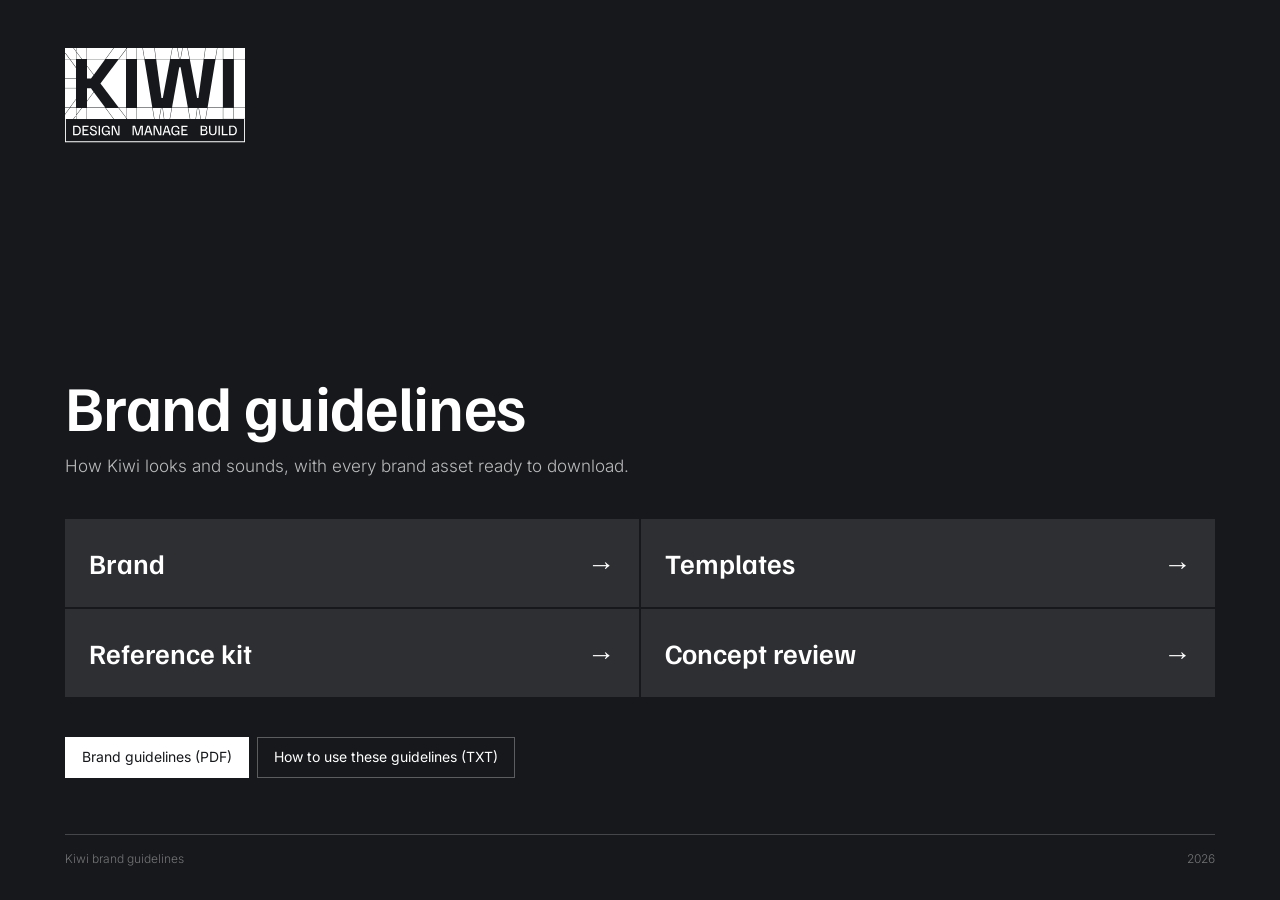
==== commit e46ab238: "Add Concept review tab: full website prototype, round 1 Co-Authored-By: Claude Opus 5.5 <noreply@ant" ====
--- a/index.html
+++ b/index.html
@@ -519,7 +519,7 @@
 /* side nav and cover links to the kit */
 .side .kit-link a,.mnav-body .kit-link a{display:flex;justify-content:space-between;gap:8px}
 .side .kit-link a::after,.mnav-body .kit-link a::after{content:"\2192"}
-@media (min-width:761px){.cover-cards{grid-template-columns:repeat(3,minmax(0,1fr))}}
+@media (min-width:761px){.cover-cards{grid-template-columns:repeat(3,minmax(0,1fr))}.cover-cards:has(> :nth-child(4)){grid-template-columns:repeat(2,minmax(0,1fr))}}
 .sr{position:absolute;width:1px;height:1px;overflow:hidden;clip:rect(0 0 0 0);clip-path:inset(50%);white-space:nowrap}
 :root{--nav-h:60px}
 .topnav{position:sticky;top:0;z-index:55;background:#16181B;color:#FFFFFF;padding:env(safe-area-inset-top,0px) 0 0!important;transition:transform .3s cubic-bezier(.2,.7,.2,1)}
@@ -580,6 +580,7 @@
         <a href="#brand">Brand</a>
         <a href="#templates">Templates</a>
         <a href="reference-kit.html" data-internal>Reference kit</a>
+        <a href="concept-review.html" data-internal data-concept-link>Concept review</a>
       </nav>
       <div class="cover-dl">
         <a class="act inv" href="assets/guidelines/kiwi-brand-guidelines.pdf" data-file="Kiwi brand guidelines.pdf" data-dl>Brand guidelines (PDF)</a>
@@ -596,7 +597,7 @@
     <a href="#home" class="hero-logo tn-logo" aria-label="Kiwi brand guidelines cover"><img src="assets/logo/kiwi-primary-white.svg" alt="Kiwi" width="80" height="32"></a>
     <h1 class="sr">Brand</h1>
     <button type="button" class="tn-burger" aria-expanded="false" aria-controls="pnav-brand" aria-label="Open menu"><i aria-hidden="true"></i></button>
-    <nav class="pnav" id="pnav-brand" aria-label="Guidelines"><a href="#brand" data-view-link="brand">Brand</a><a href="#templates" data-view-link="templates">Templates</a><a href="reference-kit.html" data-internal>Reference kit</a></nav>
+    <nav class="pnav" id="pnav-brand" aria-label="Guidelines"><a href="#brand" data-view-link="brand">Brand</a><a href="#templates" data-view-link="templates">Templates</a><a href="reference-kit.html" data-internal>Reference kit</a><a href="concept-review.html" data-internal data-concept-link>Concept review</a></nav>
   </div></section>
   <div class="mbar"><span class="mbar-t">Brand</span><button type="button" class="menu-btn" aria-expanded="false" aria-controls="mnav">Menu</button></div>
 
@@ -1006,7 +1007,7 @@
     <a href="#home" class="hero-logo tn-logo" aria-label="Kiwi brand guidelines cover"><img src="assets/logo/kiwi-primary-white.svg" alt="Kiwi" width="80" height="32"></a>
     <h1 class="sr">Templates</h1>
     <button type="button" class="tn-burger" aria-expanded="false" aria-controls="pnav-templates" aria-label="Open menu"><i aria-hidden="true"></i></button>
-    <nav class="pnav" id="pnav-templates" aria-label="Guidelines"><a href="#brand" data-view-link="brand">Brand</a><a href="#templates" data-view-link="templates">Templates</a><a href="reference-kit.html" data-internal>Reference kit</a></nav>
+    <nav class="pnav" id="pnav-templates" aria-label="Guidelines"><a href="#brand" data-view-link="brand">Brand</a><a href="#templates" data-view-link="templates">Templates</a><a href="reference-kit.html" data-internal>Reference kit</a><a href="concept-review.html" data-internal data-concept-link>Concept review</a></nav>
   </div></section>
   <div class="mbar"><span class="mbar-t">Templates</span><button type="button" class="menu-btn" aria-expanded="false" aria-controls="mnav">Menu</button></div>
 
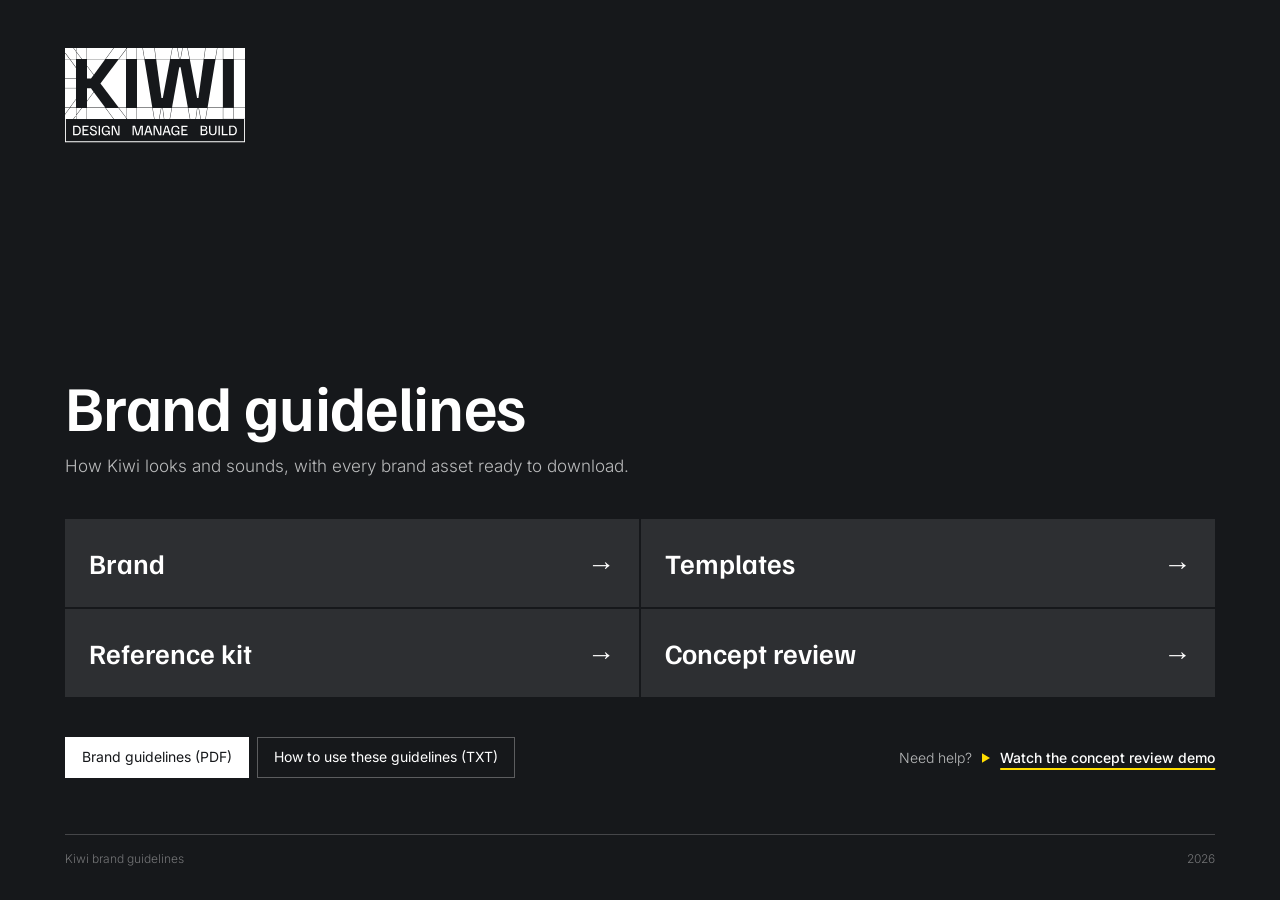
==== commit 52bc1af2: "Cover: concept review demo link. Concept review: edit panel in Salo Purple Co-Authored-By: Claude Op" ====
--- a/index.html
+++ b/index.html
@@ -427,6 +427,7 @@
 .cover-cards a::after{content:"\2192";font-weight:400}
 .cover-cards a:hover{background:#454649}
 .cover-dl{display:flex;flex-wrap:wrap;gap:8px}
+.cover-help{margin-left:auto;display:inline-flex;align-items:center;gap:10px;color:#FFFFFF;text-decoration:none;font-size:14px;line-height:1.3}.cover-help i{flex:none;display:grid;place-items:center;color:var(--acc)}.cover-help svg{width:8px;height:10px;fill:currentColor}.cover-help span{color:#B9BABB}.cover-help b{font-weight:500;text-decoration:underline;text-decoration-color:var(--acc);text-decoration-thickness:2px;text-underline-offset:5px}.cover-help:hover b{text-decoration-color:currentColor}@media (max-width:760px){.cover-help{margin-left:0;flex-basis:100%;margin-top:8px}}
 .cover-foot{display:flex;justify-content:space-between;gap:16px;padding-top:14px;border-top:1px solid #454649;font-size:12px;color:#737476}
 .cover :focus-visible{outline-color:#FFFFFF}
 .is-home .dl-band,.is-home .foot{display:none}
@@ -440,7 +441,7 @@
 }
 
 /* ===== Website basics. The full set lives in the reference kit. ===== */
-:root{--acc:#FFB020;--k:#16181B;--w:#FFFFFF;--ease:cubic-bezier(.2,.7,.2,1);--ease-io:cubic-bezier(.65,0,.35,1)}
+:root{--acc:#FFDD00;--k:#16181B;--w:#FFFFFF;--ease:cubic-bezier(.2,.7,.2,1);--ease-io:cubic-bezier(.65,0,.35,1)}
 .wb-note{display:flex;gap:10px;align-items:flex-start;background:var(--surface);padding:12px 16px;font-size:13px;color:var(--ink-2)}
 .wb-note i{width:12px;height:12px;background:var(--acc);flex:none;margin-top:4px}
 .wb-tiles{display:grid;grid-template-columns:repeat(4,minmax(0,1fr));gap:2px}
@@ -585,6 +586,7 @@
       <div class="cover-dl">
         <a class="act inv" href="assets/guidelines/kiwi-brand-guidelines.pdf" data-file="Kiwi brand guidelines.pdf" data-dl>Brand guidelines (PDF)</a>
         <a class="act inv ghost" href="assets/guidelines/how-to-use-the-kiwi-brand-guidelines.txt" data-file="How to use the Kiwi brand guidelines.txt" data-dl>How to use these guidelines (TXT)</a>
+        <a class="cover-help" href="https://docs.google.com/videos/d/182V_MD2pHden9JS8peq3vETTI1ekSdAsILSUG91kn7c/play?usp=sharing" target="_blank" rel="noopener" data-concept-link><span>Need help?</span><i aria-hidden="true"><svg viewBox="0 0 10 12"><path d="M0 0l10 6-10 6z"/></svg></i><b>Watch the concept review demo</b><span class="sr"> (opens in a new tab)</span></a>
       </div>
     </div>
     <div class="cover-foot"><span>Kiwi brand guidelines</span><span>2026</span></div>
@@ -924,7 +926,7 @@
 
       <section class="sec" id="web-highlights">
         <div class="sec-head"><h3>Accent and highlights</h3><p>The accent is a highlighter. It overlaps the type in small doses, always with Kiwi black text on it.</p></div>
-        <div class="wb-note"><i></i><span>Shown in Forge Amber, the working accent. Kiwi choose the final accent from five options in the reference kit.</span></div>
+        <div class="wb-note"><i></i><span>Shown in Site Yellow, the working accent. Kiwi choose the final accent from five options in the reference kit.</span></div>
         <div class="wb-tiles">
           <div class="wb-t"><div class="wb-art"><span class="wb-bar">How we work</span></div><div class="wb-body"><b>Eyebrow bar</b><p>On white.</p></div></div>
           <div class="wb-t"><div class="wb-art dk"><span class="wb-dot"><i></i>Clients</span></div><div class="wb-body"><b>Eyebrow dot</b><p>On Kiwi black. The bar can’t be read on dark.</p></div></div>
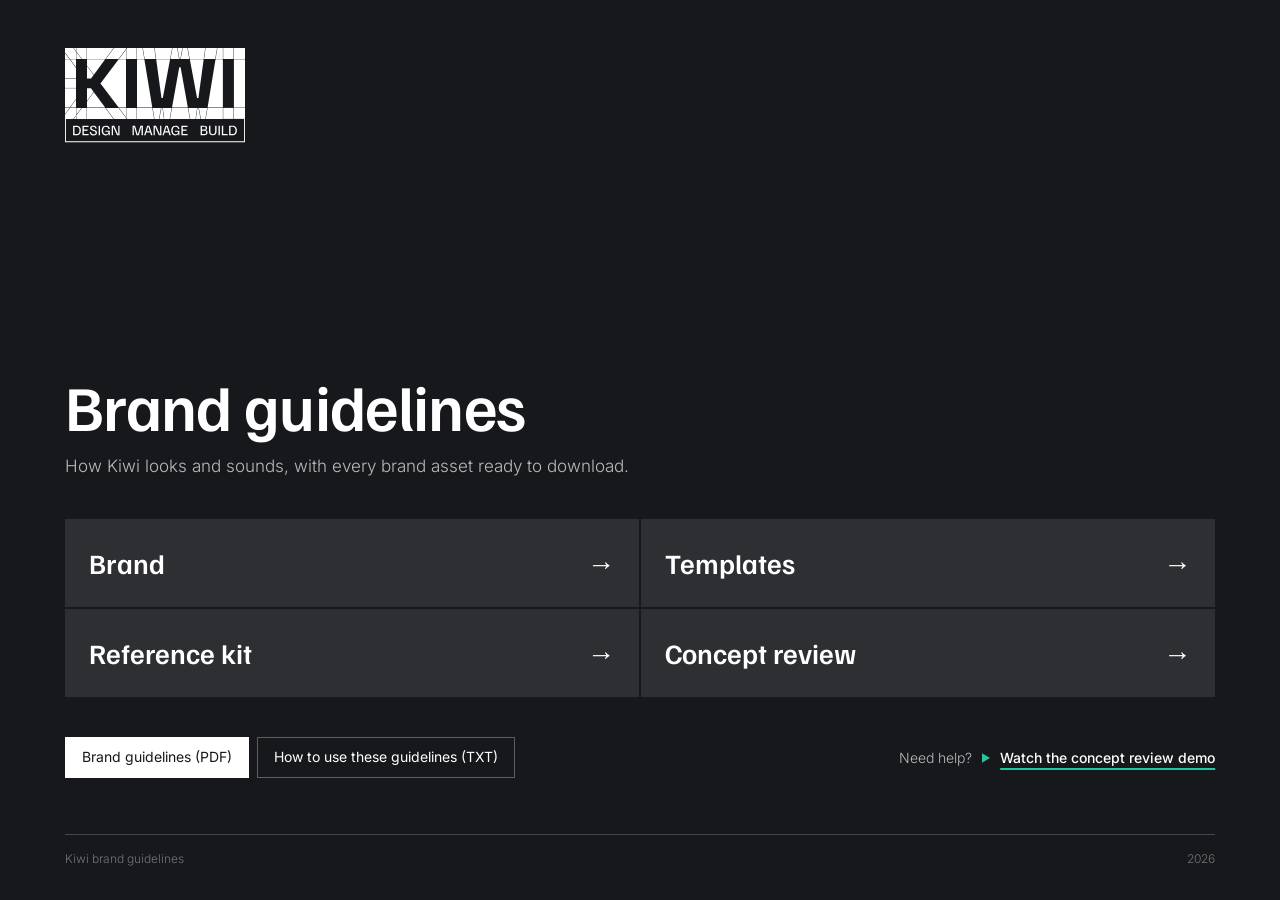
==== commit 5c92acae: "Concept review round 39: Richard's round 1 changes, Graphite Cyan default, archived sections toggle " ====
--- a/index.html
+++ b/index.html
@@ -441,7 +441,7 @@
 }
 
 /* ===== Website basics. The full set lives in the reference kit. ===== */
-:root{--acc:#FFDD00;--k:#16181B;--w:#FFFFFF;--ease:cubic-bezier(.2,.7,.2,1);--ease-io:cubic-bezier(.65,0,.35,1)}
+:root{--acc:#1FC9A0;--k:#16181B;--w:#FFFFFF;--ease:cubic-bezier(.2,.7,.2,1);--ease-io:cubic-bezier(.65,0,.35,1)}
 .wb-note{display:flex;gap:10px;align-items:flex-start;background:var(--surface);padding:12px 16px;font-size:13px;color:var(--ink-2)}
 .wb-note i{width:12px;height:12px;background:var(--acc);flex:none;margin-top:4px}
 .wb-tiles{display:grid;grid-template-columns:repeat(4,minmax(0,1fr));gap:2px}
@@ -926,7 +926,7 @@
 
       <section class="sec" id="web-highlights">
         <div class="sec-head"><h3>Accent and highlights</h3><p>The accent is a highlighter. It overlaps the type in small doses, always with Kiwi black text on it.</p></div>
-        <div class="wb-note"><i></i><span>Shown in Site Yellow, the working accent. Kiwi choose the final accent from five options in the reference kit.</span></div>
+        <div class="wb-note"><i></i><span>Shown in Graphite Cyan, Kiwi&rsquo;s choice from the concept review. The other five options stay in the reference kit until the accent is locked.</span></div>
         <div class="wb-tiles">
           <div class="wb-t"><div class="wb-art"><span class="wb-bar">How we work</span></div><div class="wb-body"><b>Eyebrow bar</b><p>On white.</p></div></div>
           <div class="wb-t"><div class="wb-art dk"><span class="wb-dot"><i></i>Clients</span></div><div class="wb-body"><b>Eyebrow dot</b><p>On Kiwi black. The bar can’t be read on dark.</p></div></div>
@@ -997,7 +997,7 @@
           <div><b>Icons with words</b><p>Material Symbols Sharp, weight 300, with a label. Kiwi black, white or the accent.</p></div>
           <div><b>Readable for everyone</b><p>WCAG 2.2 AA: 4.5:1 for text, 3:1 for large text and controls, visible focus, works with a keyboard.</p></div>
         </div>
-        <div class="wb-kit"><div><span class="eyebrow">Reference kit</span><h4>Every element, composition and motion</h4><p>The full kit the website is designed from, with the five accent options and the technical guardrails for Claude.</p></div><a class="act inv" href="reference-kit.html" data-internal>Open the reference kit</a></div>
+        <div class="wb-kit"><div><span class="eyebrow">Reference kit</span><h4>Every element, composition and motion</h4><p>The full kit the website is designed from, with the six accent options and the technical guardrails for Claude.</p></div><a class="act inv" href="reference-kit.html" data-internal>Open the reference kit</a></div>
       </section>
     </main>
   </div>
